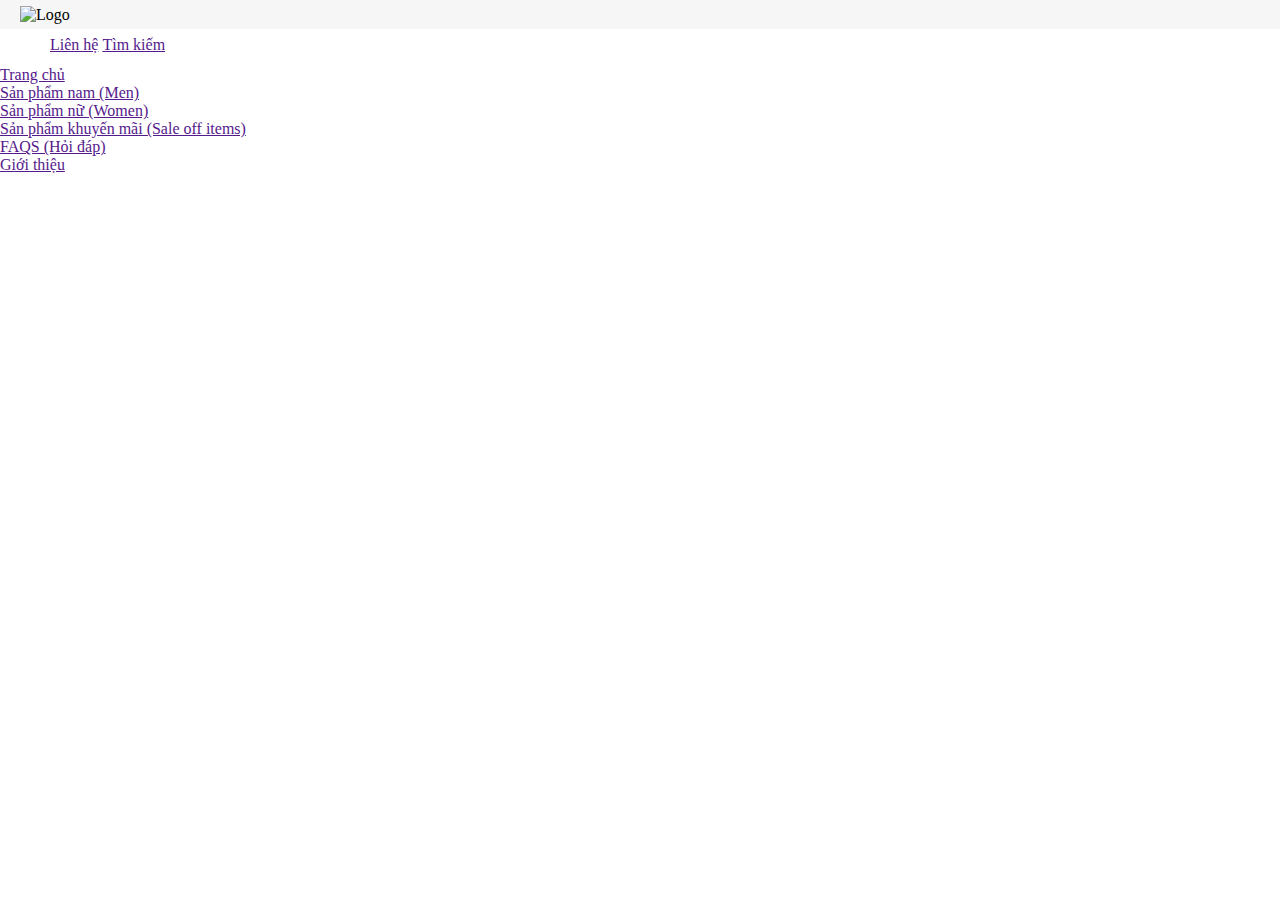
==== index.html @ 342836cd "Merge branch 'main' of https://github.com/Grenbui/PROJECT-WEB-SGU" ====
<!DOCTYPE html>
<html lang="en">
<head>
    <meta charset="UTF-8">
    <meta http-equiv="X-UA-Compatible" content="IE=edge">
    <meta name="viewport" content="width=device-width, initial-scale=1.0">
    <meta charset="utf-8">
    <title>
		Pour Homme - Shoes &amp; Leather. Prestigious Leather Brand in Sai Gon.
	</title>
    
    <!-- FAVICON -->
    <link rel="shortcut icon" type="image/png" href="./Image/favicon.webp">

    <!-- ICON -->
    <link rel="stylesheet" href="./Font/fontawesome-free-6.2.0-web/css/all.css">
    

    <!-- CSS -->
    <link rel="stylesheet" href="./CSS/header.css">

    <!-- BOOSTRAP -->
    <link rel="stylesheet" href="./Framework/bootstrap-4.0.0-dist/css/bootstrap-grid.css">
<body>
    <div id="main">
        <div id="header">
            <div class="header-top container-fluid px-0">
                <div class="row">
                    <div class="header-top-navbar">
                        <div class="header-top-navbar-img col-6 mx-0">
                            <img src="./Image/logo.webp" alt="Logo" class="image">
                        </div>
                        
                            <ul class="header-top-navbar-right-list">
                                <li class="header-top-navbar-item">
                                    <a href="" class="header-top-navbar-link">Liên hệ</a>
                                </li>
                                <li class="header-top-navbar-item">
                                    <a href="" class="header-top-navbar-link">Tìm kiếm
                                        <i class="fa-solid fa-magnifying-glass"></i>
                                    </a>
                                </li>
                                <li class="header-top-navbar-item">
                                    <a href="" class="header-top-navbar-link">
                                        <i class="fa-solid fa-user"></i>
                                    </a>
                                </li>
                                <li class="header-top-navbar-item">
                                    <a href="" class="header-top-navbar-link">
                                        <i class="fa-solid fa-cart-shopping"></i>
                                    </a>
                                </li>
                            </ul>
                       
                    </div>
                    
                </div>
            
            </div>
            <div class="header-under-navbar">
                <ul class="header-under-navbar-list">
                    <li class="header-under-navbar-item">
                        <a href="" class="header-under-navbar-link">Trang chủ</a>
                    </li>
                    <li class="header-under-navbar-item">
                        <a href="" class="header-under-navbar-link">Sản phẩm nam (Men)</a>
                    </li>
                    <li class="header-under-navbar-item">
                        <a href="" class="header-under-navbar-link">Sản phẩm nữ (Women)</a>
                    </li>
                    <li class="header-under-navbar-item">
                        <a href="" class="header-under-navbar-link">Sản phẩm khuyến mãi (Sale off items)</a>
                    </li>
                    <li class="header-under-navbar-item">
                        <a href="" class="header-under-navbar-link">FAQS (Hỏi đáp)</a>
                    </li>
                    <li class="header-under-navbar-item">
                        <a href="" class="header-under-navbar-link">Giới thiệu</a>
                    </li>
                </ul>
            </div>
        </div>
    </div>
</body>
</html>
---- CSS/header.css ----
*{
    margin: 0;
    padding: 0;
    box-sizing: border-box;
}

#header .header-top{
    padding: 5px 20px;
    background-color: #f6f6f6;
}
.header-top-navbar{
    display: ;
}
.image{
    max-width: 100%;
    vertical-align: middle;
}
.header-top-navbar-right{
    width: 100%;
}
.header-top-navbar-right-list{
    margin: 12px 0;
    box-sizing: border-box;
    float: left;
    min-height: 1px;
    padding-left: 30px;
    vertical-align: top;
    width: 100%;
}
.header-top-navbar-right-list .header-top-navbar-item{
    display: inline-block;
}
.header-top-navbar-link{
    display: block;
}
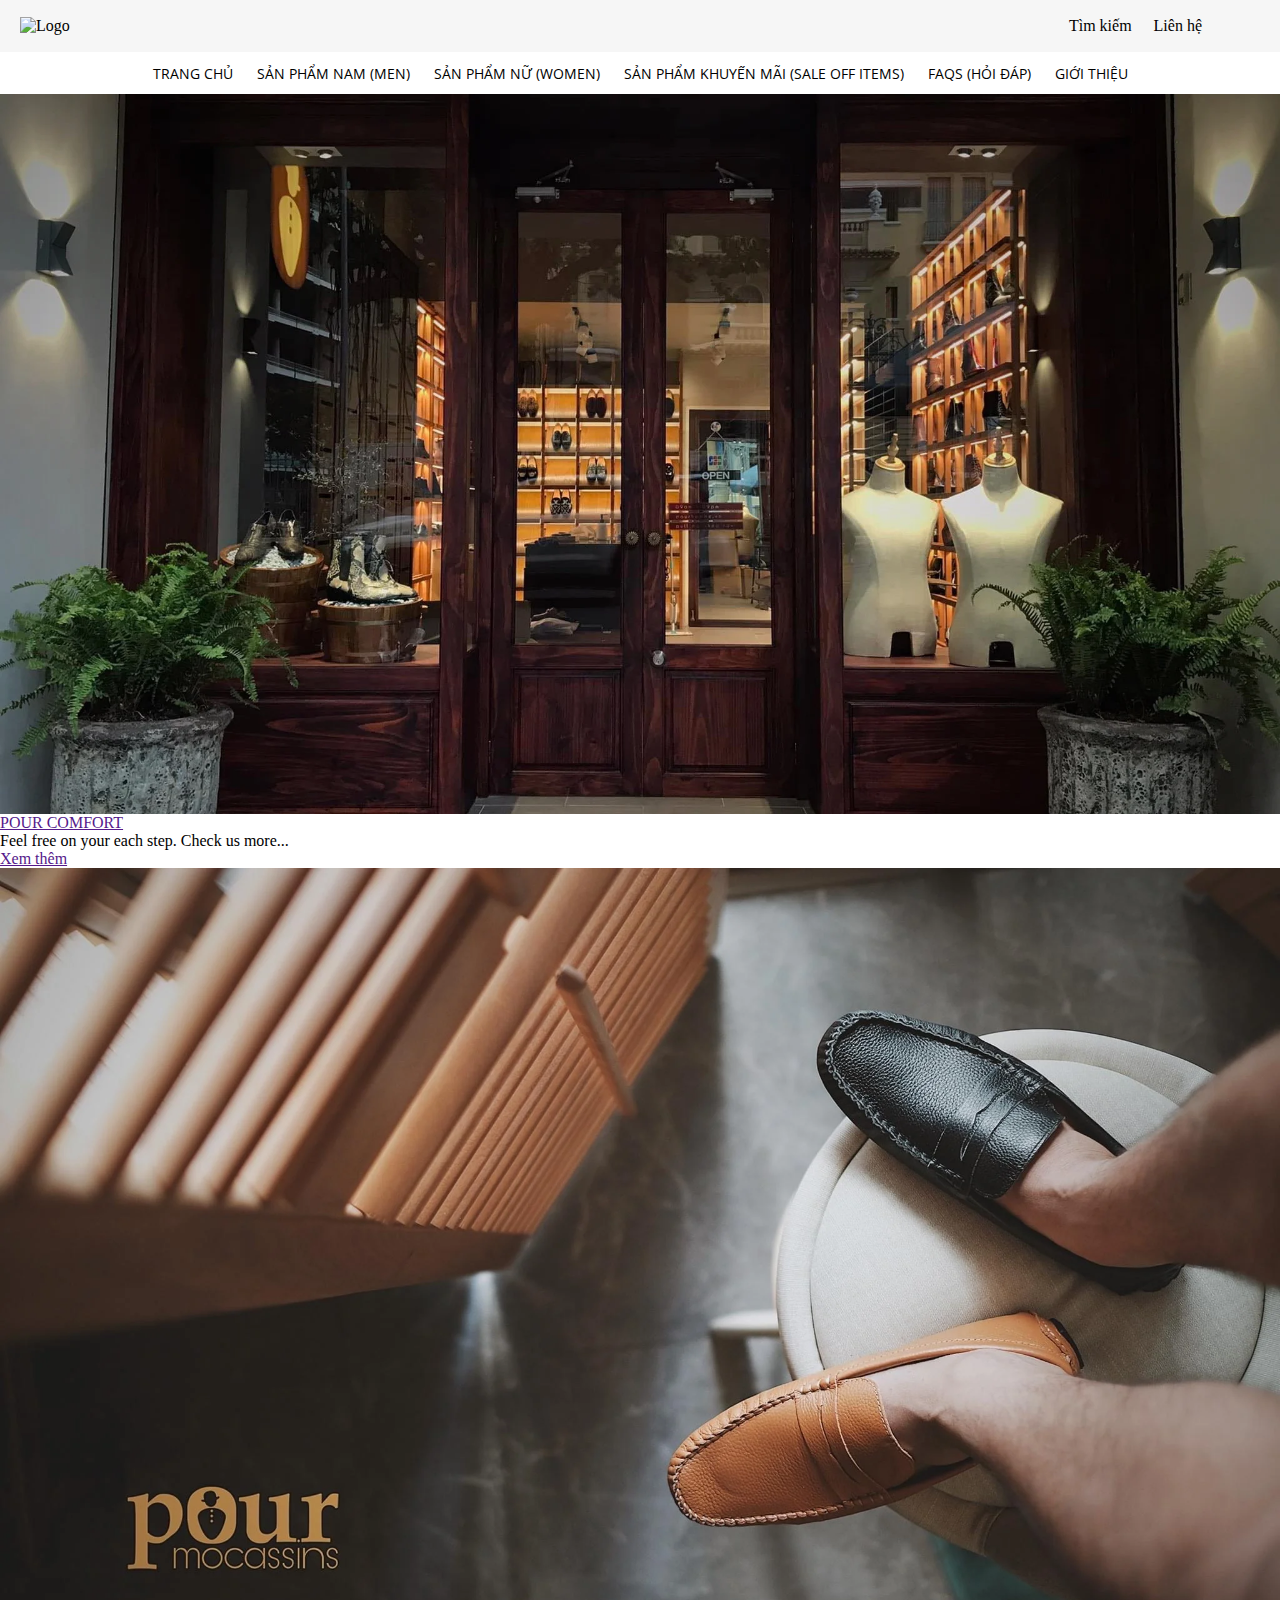
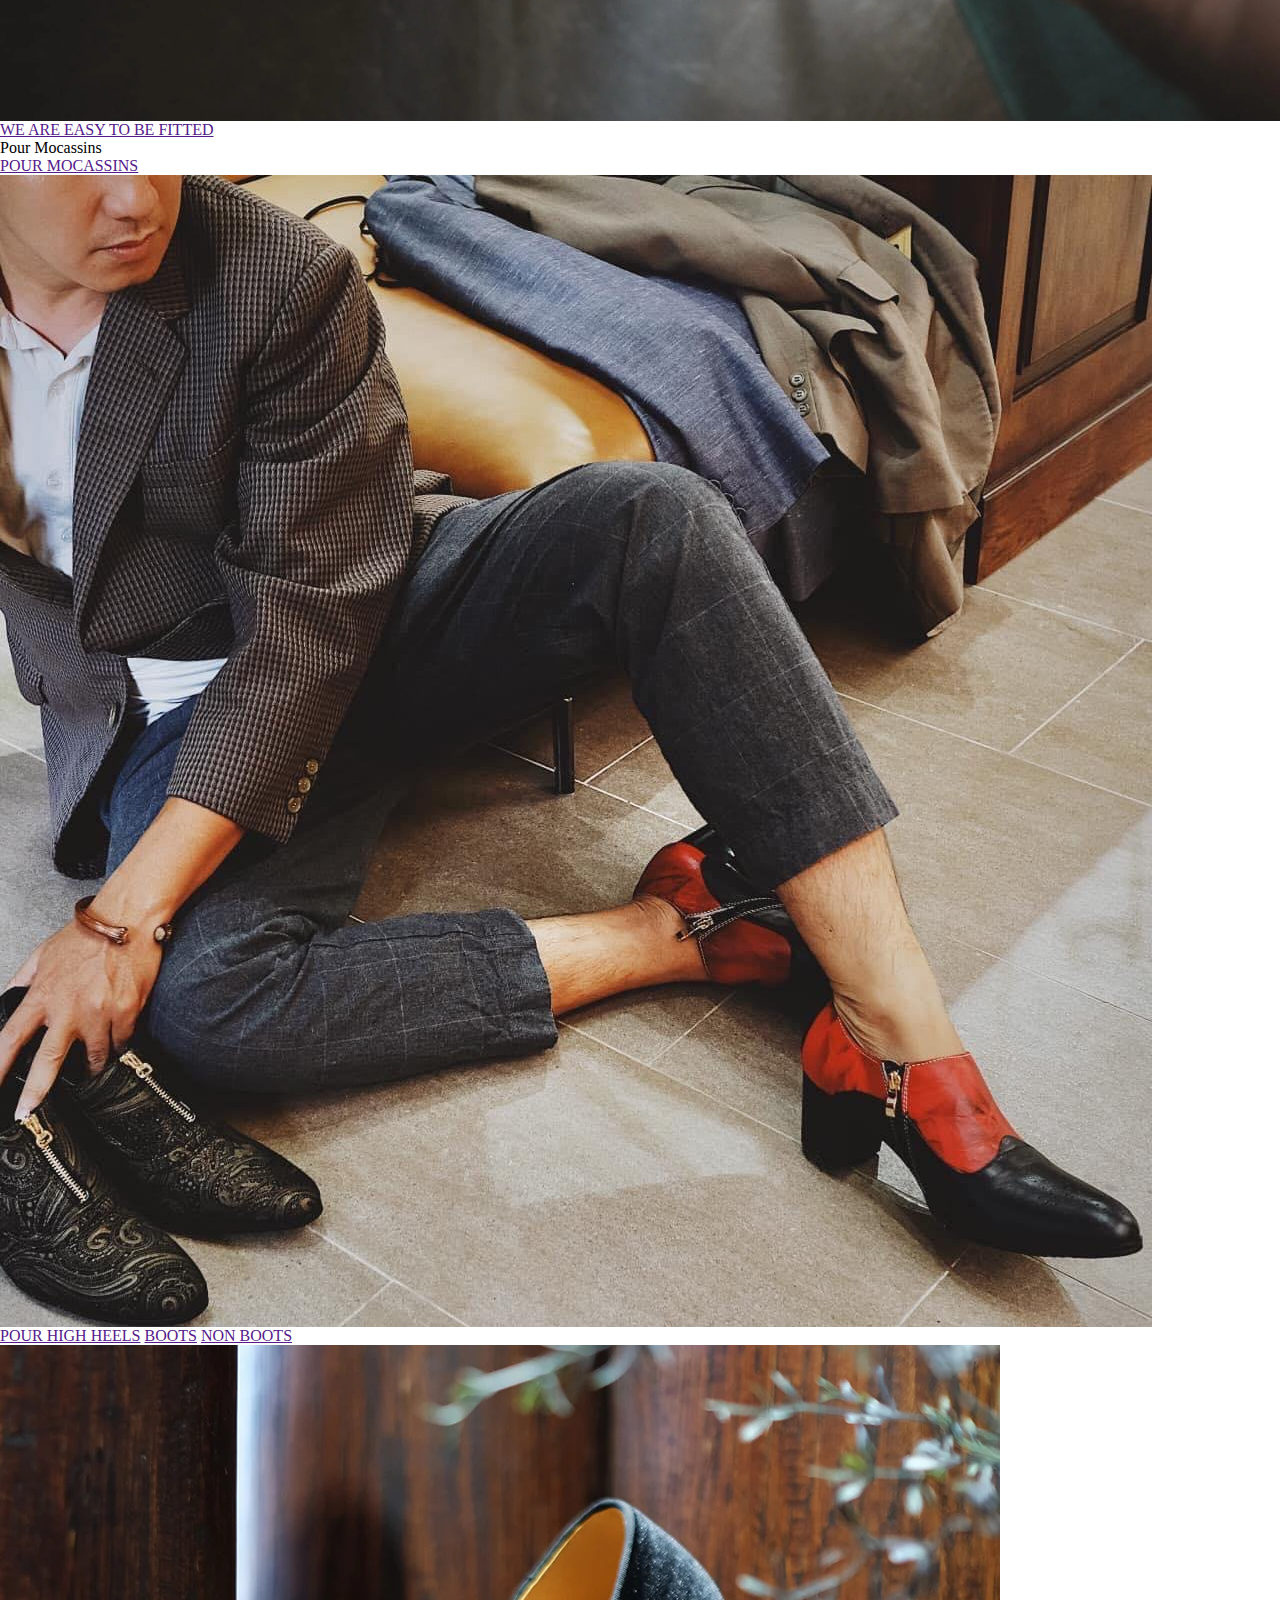
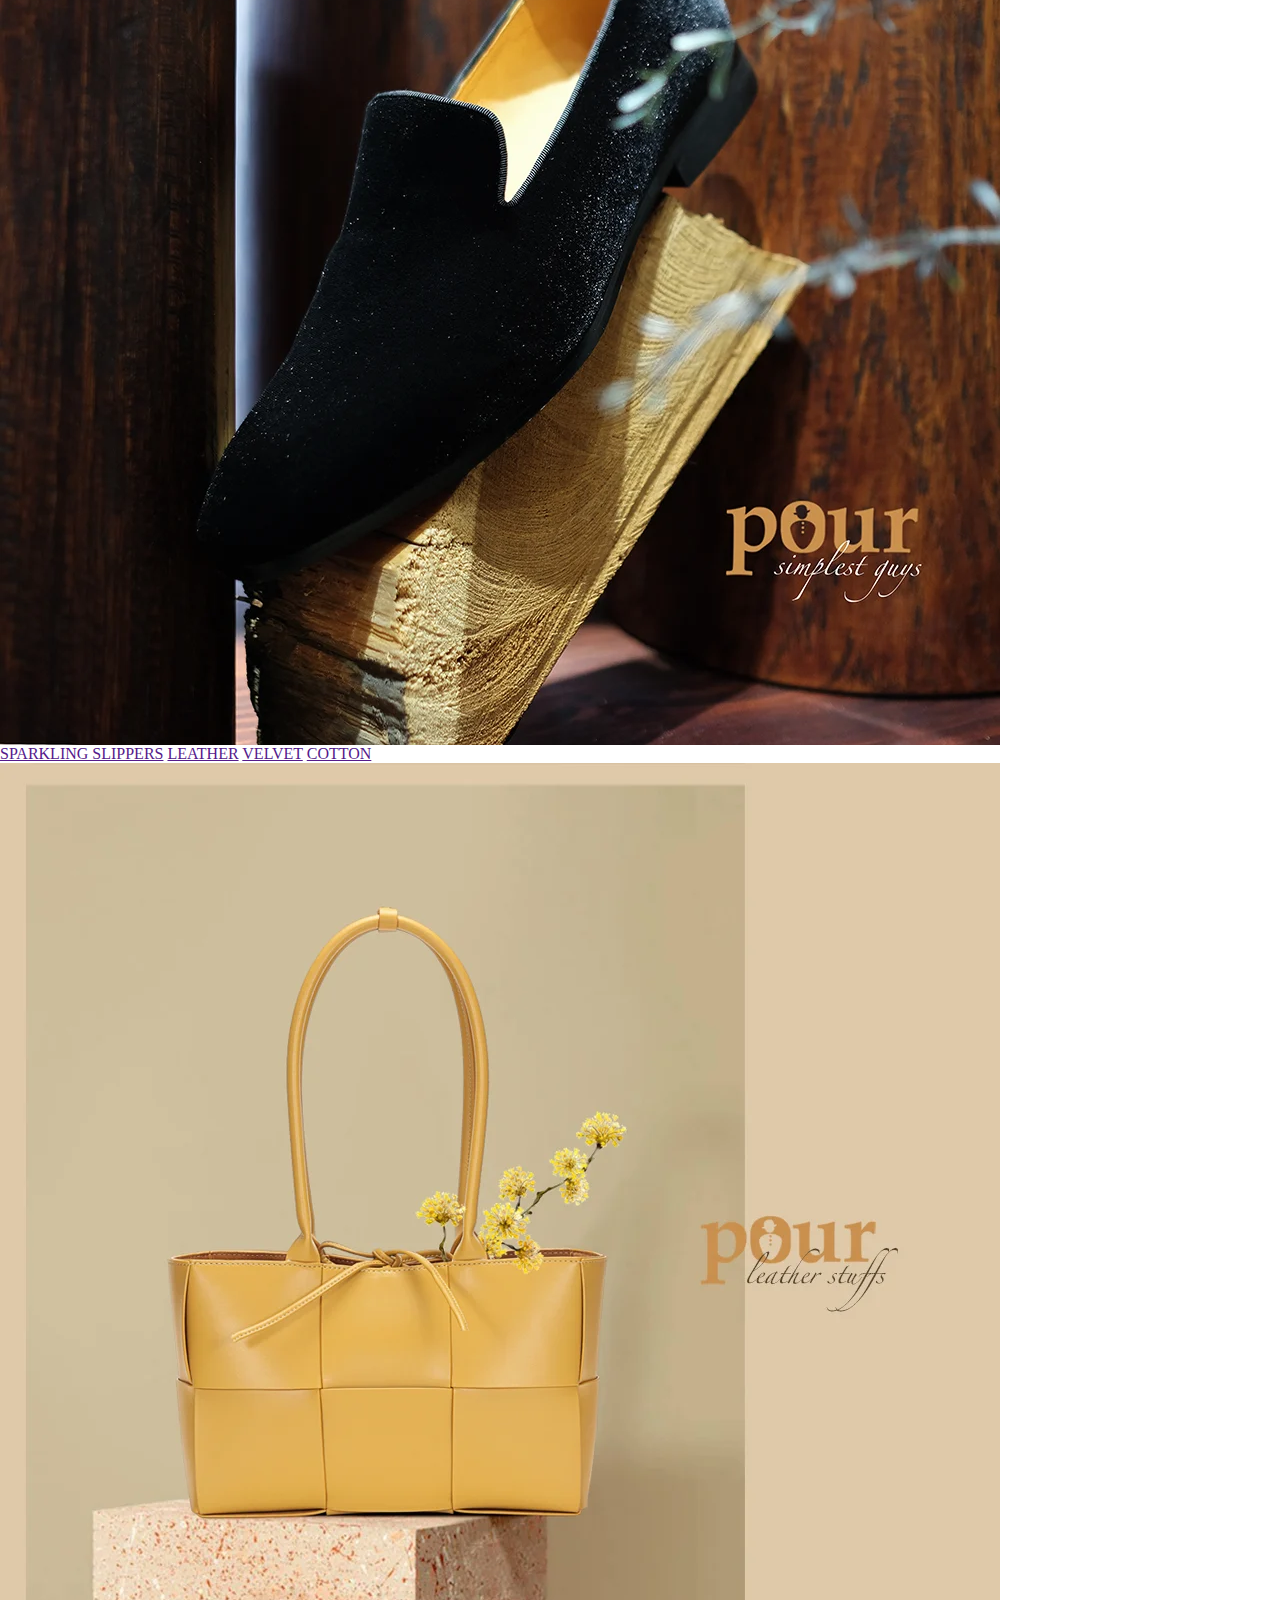
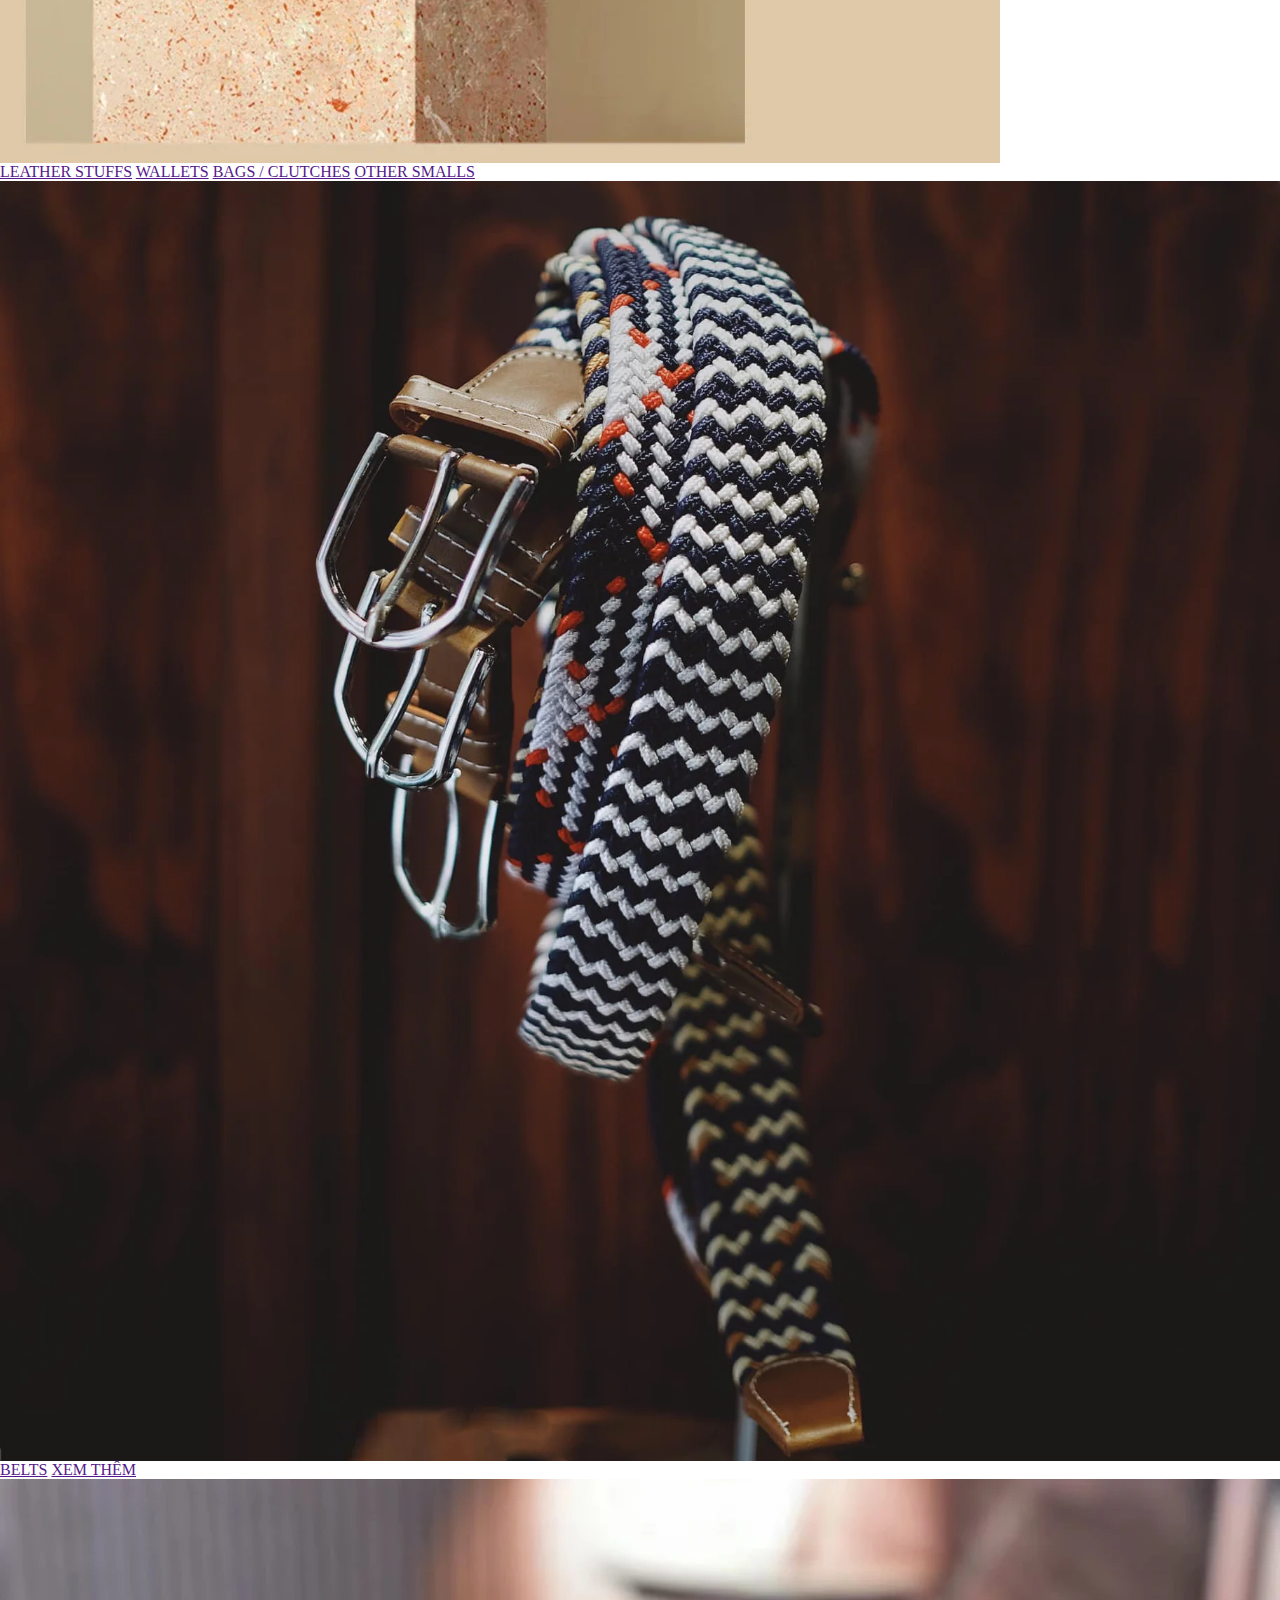
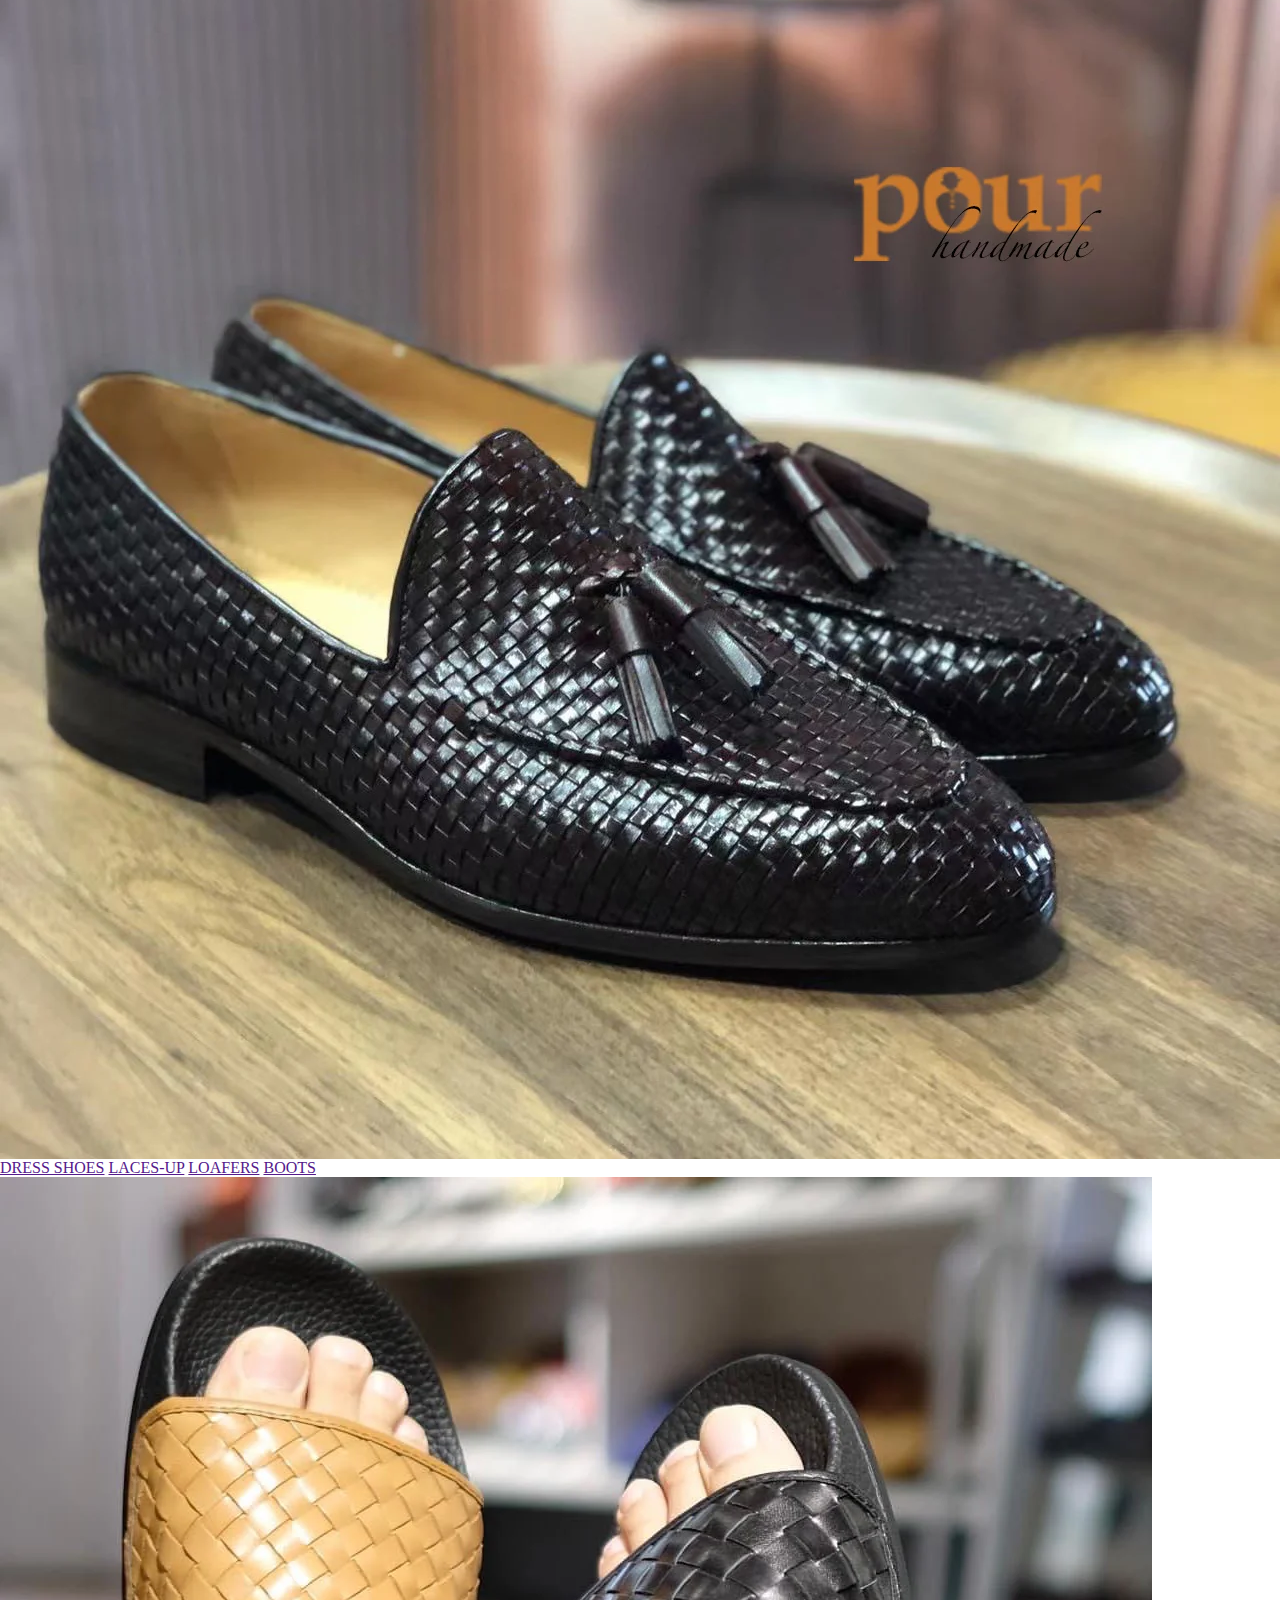
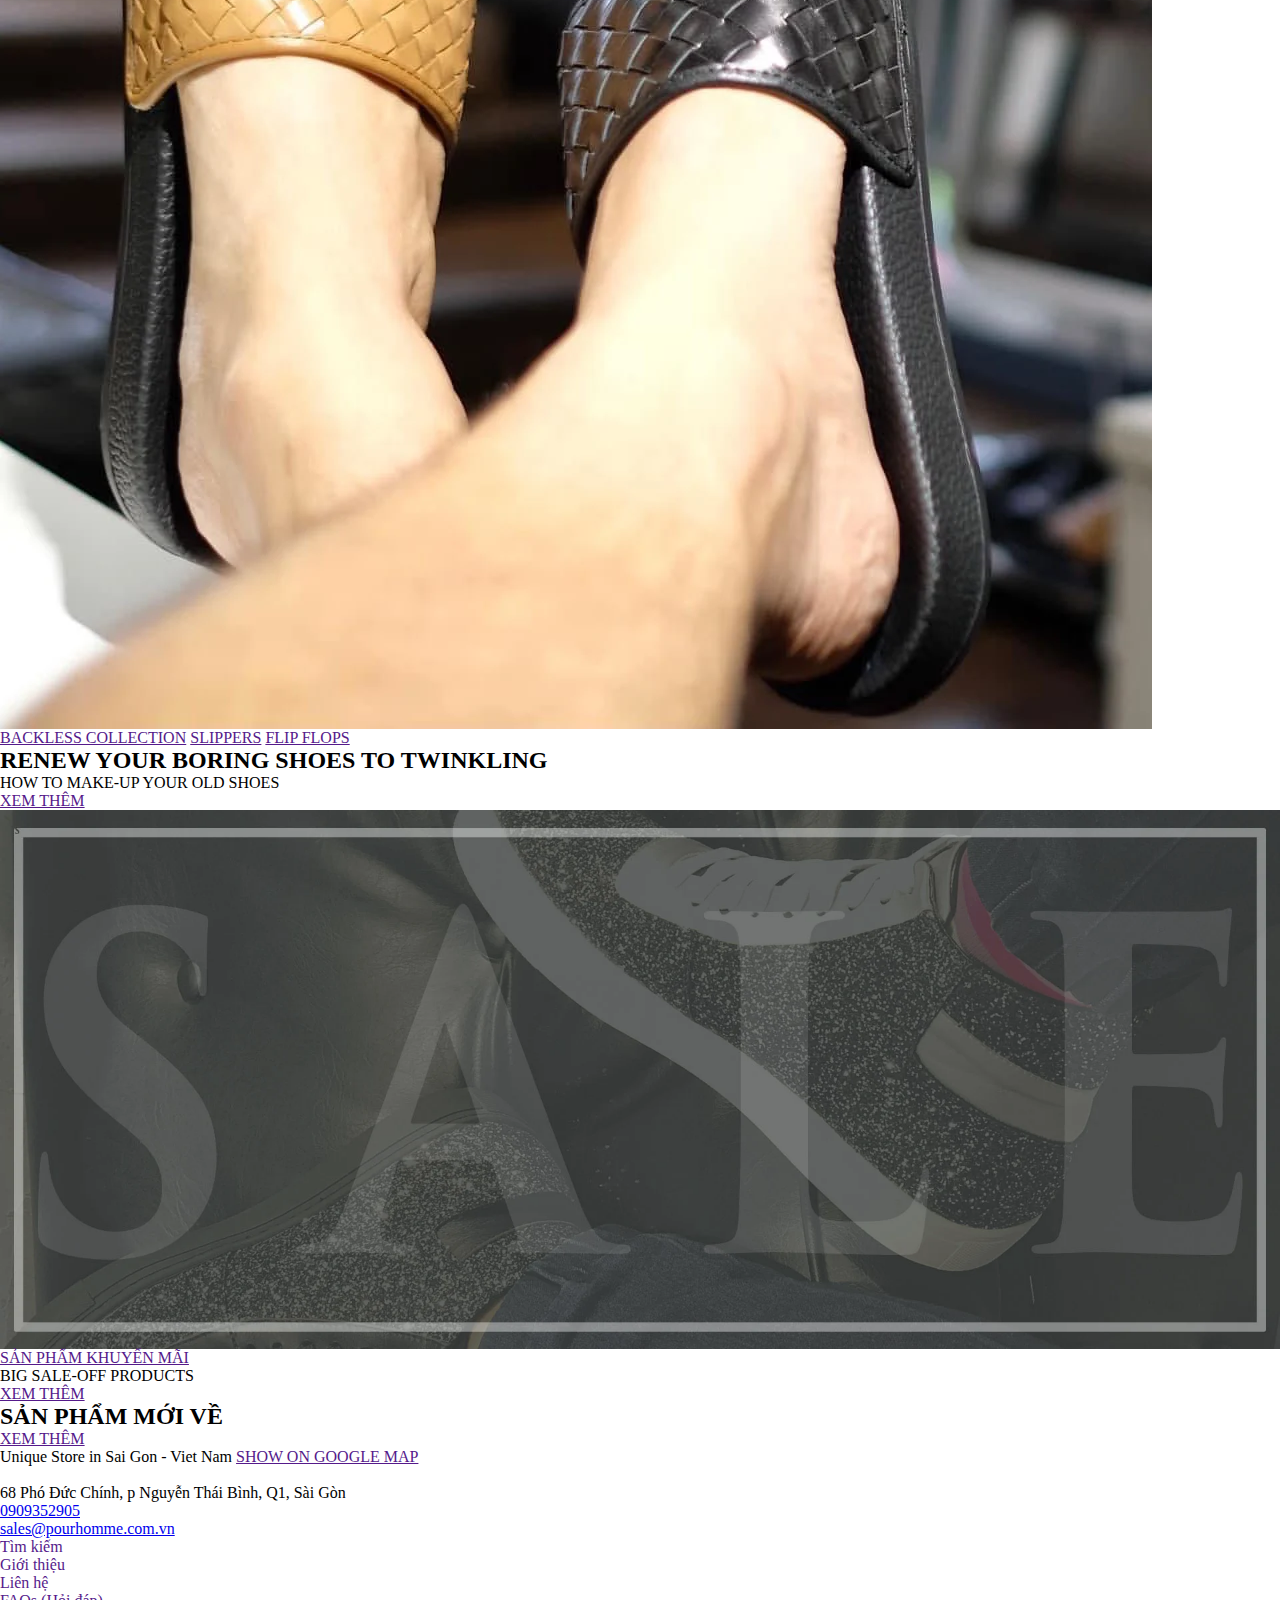
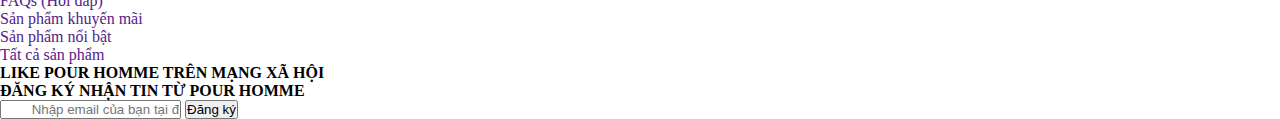
==== commit 5b98f624: "Update index header footer" ====
--- a/index.html
+++ b/index.html
@@ -21,24 +21,34 @@
 
     <!-- BOOSTRAP -->
     <link rel="stylesheet" href="./Framework/bootstrap-4.0.0-dist/css/bootstrap-grid.css">
+
+    <!-- FONT -->
+    <link href="https://fonts.googleapis.com/css2?family=Open+Sans:ital,wght@0,500;0,600;0,700;0,800;1,400;1,500&display=swap" rel="stylesheet">
 <body>
     <div id="main">
         <div id="header">
             <div class="header-top container-fluid px-0">
-                <div class="row">
+                <!-- <div class="row"> -->
                     <div class="header-top-navbar">
-                        <div class="header-top-navbar-img col-6 mx-0">
-                            <img src="./Image/logo.webp" alt="Logo" class="image">
-                        </div>
-                        
+                        <div class="header-top-navbar-img">
+                            <img src="./Image/logo.webp" alt="Logo" class="small-image">
+                        </div>
+                        <div class="header-top-navbar-ul">
                             <ul class="header-top-navbar-right-list">
                                 <li class="header-top-navbar-item">
-                                    <a href="" class="header-top-navbar-link">Liên hệ</a>
+                                    <a href="#" class="header-top-navbar-link  hover-underline-text" id="search-btn">Tìm kiếm
+                                        <i class="fa-solid fa-magnifying-glass"></i>
+                                    </a>
+                                    <!-- <div id="search-block">
+                                        <form>
+                                          <input type="text" placeholder="Nhập từ khóa tìm kiếm">
+                                          <button type="submit">Tìm kiếm</button>
+                                        </form>
+                                    </div> -->
+                                    
                                 </li>
                                 <li class="header-top-navbar-item">
-                                    <a href="" class="header-top-navbar-link">Tìm kiếm
-                                        <i class="fa-solid fa-magnifying-glass"></i>
-                                    </a>
+                                    <a href="" class="header-top-navbar-link hover-underline-text">Liên hệ</a>
                                 </li>
                                 <li class="header-top-navbar-item">
                                     <a href="" class="header-top-navbar-link">
@@ -51,35 +61,367 @@
                                     </a>
                                 </li>
                             </ul>
+                        </div>
                        
                     </div>
                     
-                </div>
+                <!-- </div> -->
             
             </div>
             <div class="header-under-navbar">
                 <ul class="header-under-navbar-list">
                     <li class="header-under-navbar-item">
-                        <a href="" class="header-under-navbar-link">Trang chủ</a>
-                    </li>
-                    <li class="header-under-navbar-item">
-                        <a href="" class="header-under-navbar-link">Sản phẩm nam (Men)</a>
-                    </li>
-                    <li class="header-under-navbar-item">
-                        <a href="" class="header-under-navbar-link">Sản phẩm nữ (Women)</a>
-                    </li>
-                    <li class="header-under-navbar-item">
-                        <a href="" class="header-under-navbar-link">Sản phẩm khuyến mãi (Sale off items)</a>
-                    </li>
-                    <li class="header-under-navbar-item">
-                        <a href="" class="header-under-navbar-link">FAQS (Hỏi đáp)</a>
-                    </li>
-                    <li class="header-under-navbar-item">
-                        <a href="" class="header-under-navbar-link">Giới thiệu</a>
+                        <a href="" class="header-under-navbar-link hover-underline-text">Trang chủ</a>
+                    </li>
+                    <li class="header-under-navbar-item">
+                        <a href="" class="header-under-navbar-link hover-underline-text">Sản phẩm nam (Men) 
+                            <i class="fa-solid fa-angle-down"></i>
+                        </a>
+                        <ul class="subnav-dropdown-menu">
+                            <li class="subnav-item">
+                                <a href="" class="subnav-item-link">Footwears (Giày/ dép)</a>
+                            </li>
+                            <li class="subnav-item">
+                                <a href="" class="subnav-item-link">Belts (Thắt lưng)</a>
+                            </li>
+                            <li class="subnav-item">
+                                <a href="" class="subnav-item-link">Bags/Clutches/Backpack (Túi/ Ba lô)</a>
+                            </li>
+                            <li class="subnav-item">
+                                <a href="" class="subnav-item-link">Small leather stuff (Ví/ Phụ kiện)</a>
+                            </li>
+                        </ul>
+                    </li>
+                    <li class="header-under-navbar-item">
+                        <a href="" class="header-under-navbar-link hover-underline-text">Sản phẩm nữ (Women)
+                            <i class="fa-solid fa-angle-down"></i>
+                        </a>
+                        <ul class="subnav-dropdown-menu">
+                            <li class="subnav-item">
+                                <a href="" class="subnav-item-link">Footwears (Giày/ dép)</a>
+                            </li>
+                            <li class="subnav-item">
+                                <a href="" class="subnav-item-link">Belts (Thắt lưng)</a>
+                            </li>
+                            <li class="subnav-item">
+                                <a href="" class="subnav-item-link">Bags/Clutches/Backpack (Túi/ Ba lô)</a>
+                            </li>
+                            <li class="subnav-item">
+                                <a href="" class="subnav-item-link">Small leather stuff (Ví/ Phụ kiện)</a>
+                            </li>
+                        </ul>
+                    </li>
+                    <li class="header-under-navbar-item">
+                        <a href="" class="header-under-navbar-link hover-underline-text">Sản phẩm khuyến mãi (Sale off items)</a>
+                    </li>
+                    <li class="header-under-navbar-item">
+                        <a href="" class="header-under-navbar-link hover-underline-text">FAQS (Hỏi đáp)</a>
+                    </li>
+                    <li class="header-under-navbar-item">
+                        <a href="" class="header-under-navbar-link hover-underline-text">Giới thiệu</a>
                     </li>
                 </ul>
             </div>
         </div>
+        <div id="home-main-slider">
+            <div id="main-slider">
+                <div class="owl-wrapper-outer">
+                    <div class="owl-wrapper">
+                        <div class="owl-item">
+                            <div class="item">
+                                <div class="main-slider-item">
+                                    <a href="" class="main-slider-link">
+                                        <img src="./Image/slideshow_1.webp" alt="Slider" class="image">
+                                    </a>
+                                    <div class="collection-info clear-fix">
+                                        <a href="" class="collection-title">POUR COMFORT</a>
+                                        <div class="collect-description">
+                                            Feel free on your each step. Check us more... 
+                                        </div>
+                                        <a href="" class="btn-more-white">Xem thêm</a>
+                                    </div>
+                                </div>
+                            </div>
+                        </div>
+                    </div>
+                </div>
+            </div>
+        </div>
+        <div id="pageContainer">
+            <main class="main-content" role="main">
+                <section class="homebanner1">
+                    <div class="home-collection-wrapper">
+                        <a href="" class="home-collection-link">
+                            <img src="./Image/banner_top_img.webp" alt="" class="image">
+                        </a>
+                        <div class="collection-info clear-fix">
+                            <a href="" class="collection-title">WE ARE EASY TO BE FITTED</a>
+                                        <div class="collect-description">
+                                            Pour Mocassins
+                                        </div>
+                                        <a href="" class="btn-more-white">POUR MOCASSINS</a>
+                        </div>
+                    </div>
+                </section>
+            </main>
+        </div>
+        <div id="home-collection-list">
+            <div class="container">
+                <div class="row">
+                    <div class="col-md-6">
+                        <div class="collection-item">
+                            <a href="" class="collection-img">
+                                <img src="./Image/hc_img_1.png" alt="" class="image">
+                                <div class="overlay"></div>
+                            </a>
+                            <div class="collection-info">
+                                <a href="" class="collection-title">POUR HIGH HEELS</a>
+                                <a href="" class="btn-more-white">BOOTS</a>
+                                <a href="" class="btn-more-white">NON BOOTS</a>
+
+                            </div>
+                        </div>
+                    </div>
+                    <div class="col-md-6">
+                        <div class="collection-item">
+                            <a href="" class="collection-img">
+                                <img src="./Image/hc_img_2.webp" alt="" class="image">
+                                <div class="overlay"></div>
+                            </a>
+                            <div class="collection-info">
+                                <a href="" class="collection-title">SPARKLING SLIPPERS</a>
+                                <a href="" class="btn-more-white">LEATHER</a>
+                                <a href="" class="btn-more-white">VELVET</a>
+                                <a href="" class="btn-more-white">COTTON</a>
+
+
+                            </div>
+                        </div>
+                    </div>
+                </div>
+                <div class="row">
+                    <div class="col-md-6">
+                        <div class="collection-item">
+                            <a href="" class="collection-img">
+                                <img src="./Image/hc_img_3.webp" alt="" class="image">
+                                <div class="overlay"></div>
+                            </a>
+                            <div class="collection-info">
+                                <a href="" class="collection-title">LEATHER STUFFS</a>
+                                <a href="" class="btn-more-white">WALLETS</a>
+                                <a href="" class="btn-more-white">BAGS / CLUTCHES</a>
+                                <a href="" class="btn-more-white">OTHER SMALLS</a>
+
+
+                            </div>
+                        </div>
+                    </div>
+                    <div class="col-md-6">
+                        <div class="collection-item">
+                            <a href="" class="collection-img">
+                                <img src="./Image/hc_img_4.webp" alt="" class="image">
+                                <div class="overlay"></div>
+                            </a>
+                            <div class="collection-info">
+                                <a href="" class="collection-title">BELTS</a>
+                                <a href="" class="btn-more-white">XEM THÊM</a>
+                                
+                            </div>
+                        </div>
+                    </div>
+                </div>
+                <div class="row">
+                    <div class="col-md-6">
+                        <div class="collection-item">
+                            <a href="" class="collection-img">
+                                <img src="./Image/hc_img_5.webp" alt="" class="image">
+                                <div class="overlay"></div>
+                            </a>
+                            <div class="collection-info">
+                                <a href="" class="collection-title">DRESS SHOES</a>
+                                <a href="" class="btn-more-white">LACES-UP</a>
+                                <a href="" class="btn-more-white">LOAFERS</a>
+                                <a href="" class="btn-more-white">BOOTS</a>
+
+
+                            </div>
+                        </div>
+                    </div>
+                    <div class="col-md-6">
+                        <div class="collection-item">
+                            <a href="" class="collection-img">
+                                <img src="./Image/hc_img_6.webp" alt="" class="image">
+                                <div class="overlay"></div>
+                            </a>
+                            <div class="collection-info">
+                                <a href="" class="collection-title">BACKLESS COLLECTION</a>
+                                <a href="" class="btn-more-white">SLIPPERS</a>
+                                <a href="" class="btn-more-white">FLIP FLOPS</a>
+
+                                
+                            </div>
+                        </div>
+                    </div>
+                </div>
+            </div>
+        </div>
+        <div id="home-gallery">
+            <div class="container">
+                <div class="hg-info">
+                    <h2 class="hg-title">RENEW YOUR BORING SHOES TO TWINKLING</h2>
+                    <div class="hg-description">
+                        HOW TO MAKE-UP YOUR OLD SHOES
+                    </div>
+                </div>
+                <div class="hg-content">
+                    <a href="" id="hgModalYoutube" class="open-youtube">
+                        <i class="fa-regular fa-circle-play"></i>
+                    </a>
+                </div>
+                <div class="hg-more">
+                    <a href="" class="hg-more-link btn-more-black">XEM THÊM</a>
+                </div>
+            </div>
+        </div>
+        <section id="homebanner2">
+            <div class="home-collection-wrapper">
+                <a href="" class="home-collection-link">
+                    <img src="./Image/banner_bottom_img.webp" alt="" class="image">
+                    <div class="overlay"></div>
+                </a>
+                <div class="collection-info">
+                    <a href="" class="collection-title">SẢN PHẨM KHUYẾN MÃI</a>
+                    <div class="collection-description">
+                        BIG SALE-OFF PRODUCTS
+                    </div>
+                    <a href="" class="btn-more-white">XEM THÊM</a>
+                </div>
+            </div>
+        </section>
+        <section id="home-new-arrival">
+            <h2 class="section-title">SẢN PHẨM MỚI VỀ</h2>
+            <div id="new-arrivals-slider" class="owl-carousel owl-theme " style="opacity: 0;"></div>
+            <div class="home-new-arrival-text">
+                <a href="" class="collection-more btn-more-black">XEM THÊM</a>
+            </div>
+        </section>
+        <div id="home-map">
+            <div class="overlay">
+                <div class="shop-info">
+                    <span>Unique Store in Sai Gon - Viet Nam</span>
+                    <a href="" class="btn-more-white">SHOW ON GOOGLE MAP</a>
+                </div>
+            </div>
+        </div>
+        <footer>
+            <div class="footer-main">
+                <div class="container-fluid px-0">
+                    <div class="row">
+                        <div class="col-md-8">
+                            <div class="footer-left row">
+                                <div class="col-md-4">
+                                    <div class="footer-info">
+                                        <a href="./index.html" class="footer-logo">
+                                            <img src="./Image/logo.webp" alt="" class="image">
+                                        </a>
+                                        <div class="footer-address">
+                                            <i class="fa-solid fa-house"></i>
+                                            <span>68 Phó Đức Chính, p Nguyễn Thái Bình, Q1, Sài Gòn</span>
+                                        </div>
+                                        <div class="footer-hotline">
+                                            <i class="fa-solid fa-phone"></i>
+                                            <a href="tel:0909352905" class="footer-hotline-link">0909352905</a>
+                                        </div>
+                                        <div class="footer-email">
+                                            <i class="fa-solid fa-envelope"></i>
+                                            <a href="mailto:sales@pourhomme.com.vn" class="footer-email-link">sales@pourhomme.com.vn</a>
+                                        </div>
+                                    </div>
+                                </div>
+                                <div class="col-md-4">
+                                    <div class="footer-menu footer-menu-pd">
+                                        <h3 class="footer-title"></h3>
+                                        <ul class="footer-nav-list">
+                                            <li class="footer-nav-item">
+                                                <a href="" class="footer-nav-link hover-underline-text">Tìm kiếm</a>
+                                            </li>
+                                            <li class="footer-nav-item">
+                                                <a href="" class="footer-nav-link hover-underline-text">Giới thiệu</a>
+                                            </li>
+                                            <li class="footer-nav-item">
+                                                <a href="" class="footer-nav-link hover-underline-text">Liên hệ</a>
+                                            </li>
+                                            <li class="footer-nav-item">
+                                                <a href="" class="footer-nav-link hover-underline-text">FAQs (Hỏi đáp)</a>
+                                            </li>
+                                        </ul>
+                                    </div>
+                                </div>
+                                <div class="col-md-4">
+                                    <div class="footer-menu footer-menu-pd">
+                                        <h3 class="footer-title"></h3>
+                                        <ul class="footer-nav-list">
+                                            <li class="footer-nav-item">
+                                                <a href="" class="footer-nav-link hover-underline-text">Sản phẩm khuyến mãi</a>
+                                            </li>
+                                            <li class="footer-nav-item">
+                                                <a href="" class="footer-nav-link hover-underline-text">Sản phẩm nổi bật</a>
+                                            </li>
+                                            <li class="footer-nav-item">
+                                                <a href="" class="footer-nav-link hover-underline-text">Tất cả sản phẩm</a>
+                                            </li>
+                                        </ul>
+                                    </div>
+                                </div>
+                            </div>
+                        </div>
+                        <div class="col-md-4 footer-right-info">
+                            <h4 class="footer-title">LIKE POUR HOMME TRÊN MẠNG XÃ HỘI</h4>
+                                <div class="footer-social">
+                                    <div class="list-social-network">
+                                        <a href="" class="social-icon">
+                                            <i class="fa-brands fa-facebook-f"></i>
+                                        </a>
+                                        <a href="" class="social-icon">
+                                            <i class="fa-brands fa-instagram"></i>
+                                        </a>
+                                        <a href="" class="social-icon">
+                                            <i class="fa-brands fa-youtube"></i>
+                                        </a>
+                                        <a href="" class="social-icon">
+                                            <i class="fa-brands fa-twitter"></i>
+                                        </a>
+                                        <a href="" class="social-icon">
+                                            <i class="fa-brands fa-pinterest"></i>
+                                        </a>
+
+                                    </div>
+                                </div>
+                            
+                            <div class="footer-subscribe">
+                                <h4 class="footer-title">
+                                    ĐĂNG KÝ NHẬN TIN TỪ POUR HOMME
+                                </h4>
+                                <form accept-charset="UTF-8" action="/account/contact" class="contact-form" method="post">
+                                    <input name="form_type" type="hidden" value="customer">
+                                    <input name="utf8" type="hidden" value="✓">
+                                    <div class="input-group">
+                                        <input type="email" value="" placeholder="	Nhập email của bạn tại đây" name="contact[email]" id="Email" class="input-group-field" aria-label="email@example.com">
+                                        <input type="hidden" name="contact[tags]" value="newsletter">
+                                        <span class="input-group-btn">
+                                            <button class="btn-more-white" type="submit" name="subscribe" id="subscribe" value="GỬI">Đăng ký</button>
+                                        </span>
+                                    </div>
+                                </form>
+                            </div>
+                        </div>
+                    </div>
+                </div>
+            </div>
+        </footer>
     </div>
 </body>
+<script src="./Javascript/searchBtn.js"></script>
+<script src="./Javascript/headerScroll.js"></script>
+
 </html>--- a/CSS/header.css
+++ b/CSS/header.css
@@ -3,17 +3,58 @@
     padding: 0;
     box-sizing: border-box;
 }
+html{
+    
+}
 
+
+.btn-more-white:hover{
+    background-color: #fff;
+    color: #000;
+    transition: all 0.4s ease-in-out;
+}
+.btn-more-black:hover{
+    background-color: #000;
+    color: #fff;
+    transition: all 0.4s ease-in-out;
+
+}
+#header{
+/* position: fixed; */
+  /* top: 0; */
+  left: 0;
+  width: 100%;
+  background-color: #fff;
+  transition: top 1s ease-in-out;
+  z-index: 999;
+}
+.fixed{
+    position: fixed;
+}
+.sticky{
+    top: 0;
+}
+.visible{
+    top: 0;
+}
+.header--hidden{
+    transform: translateY(-100%);
+}
 #header .header-top{
     padding: 5px 20px;
     background-color: #f6f6f6;
 }
 .header-top-navbar{
-    display: ;
+    display: flex;
+    justify-content: space-between;
+    align-items: center;
 }
 .image{
     max-width: 100%;
     vertical-align: middle;
+}
+.small-image{
+     width: 20%;
 }
 .header-top-navbar-right{
     width: 100%;
@@ -29,7 +70,95 @@
 }
 .header-top-navbar-right-list .header-top-navbar-item{
     display: inline-block;
+    padding: 0 4px;
 }
 .header-top-navbar-link{
     display: block;
+    margin-right: 10px;
+    color: #000;
+    text-decoration: none;
+}
+
+.header-under-navbar{
+    background-color: #fff;
+    text-align: center;
+    box-shadow: 1px 1px 1px rgba(0, 0, 0, 0.2);
+} 
+
+.header-under-navbar .header-under-navbar-item{
+    padding: 10px 0px;
+    margin: 0px 10px;
+    display: inline-block;
+    font-family: 'Open Sans', sans-serif;
+    text-transform: uppercase;
+    position: relative;
+}
+.header-under-navbar .header-under-navbar-link{
+    color: #000;
+    text-decoration: none;
+    font-size: 14px;
+}
+.hover-underline-text{
+    text-decoration: none;
+    /* transition: all 0.2s ease-in-out; */
+}
+.hover-underline-text:hover{
+    text-decoration: underline;
+    color: #000;
+    /* animation: slide-in 400ms ease-in-out; */
+}
+
+.header-under-navbar-list .subnav-dropdown-menu{
+    position: absolute;
+    top:100%;
+    left: 0;
+    background-color: #fff;
+    list-style-type: none;
+    box-shadow: 0 0 10px rgba(0, 0, 0, 0.3);
+    min-width: 230px;
+    z-index: 1;
+    display: none;
+    -webkit-transition: all 0.3s ease-in-out;
+	transition: all 0.3s ease-in-out;
+}
+.subnav-dropdown-menu .subnav-item {
+    border-bottom: 1px solid #f1f1f1;
+    padding: 10px 15px;
+    text-align: left;
+}
+.subnav-dropdown-menu .subnav-item .subnav-item-link{
+    text-transform: capitalize;
+    color: #505060;
+    font-size: 14px;
+    font-weight: 500;
+    text-decoration: none !important;
+    
+}
+.header-under-navbar-list .header-under-navbar-item:hover .subnav-dropdown-menu{
+    display: block;
+    opacity: 1;
+	visibility: visible;
+	top: 100%;
+	-webkit-transition: 0.4s;
+	transition: 0.4s;
+    cursor: pointer;
+    animation-name: animationOfDropDownMenu;
+    animation-duration: 0.5s;
+}
+.subnav-dropdown-menu .subnav-item:hover{
+    background-color:#f8f8f8;
+    padding-left: 20px;
+    transition: 0.4s;
+    -webkit-transition: 0.4s;
+    color: #505060;
+}
+@keyframes animationOfDropDownMenu {
+    from{
+        transition: transform 0.6s, opacity 0.6s;
+        transform:translateY(195px) translateX(0%);
+        opacity: 0;
+    }to{
+        transform:translateY(0%);
+        opacity: 1;
+    }
 }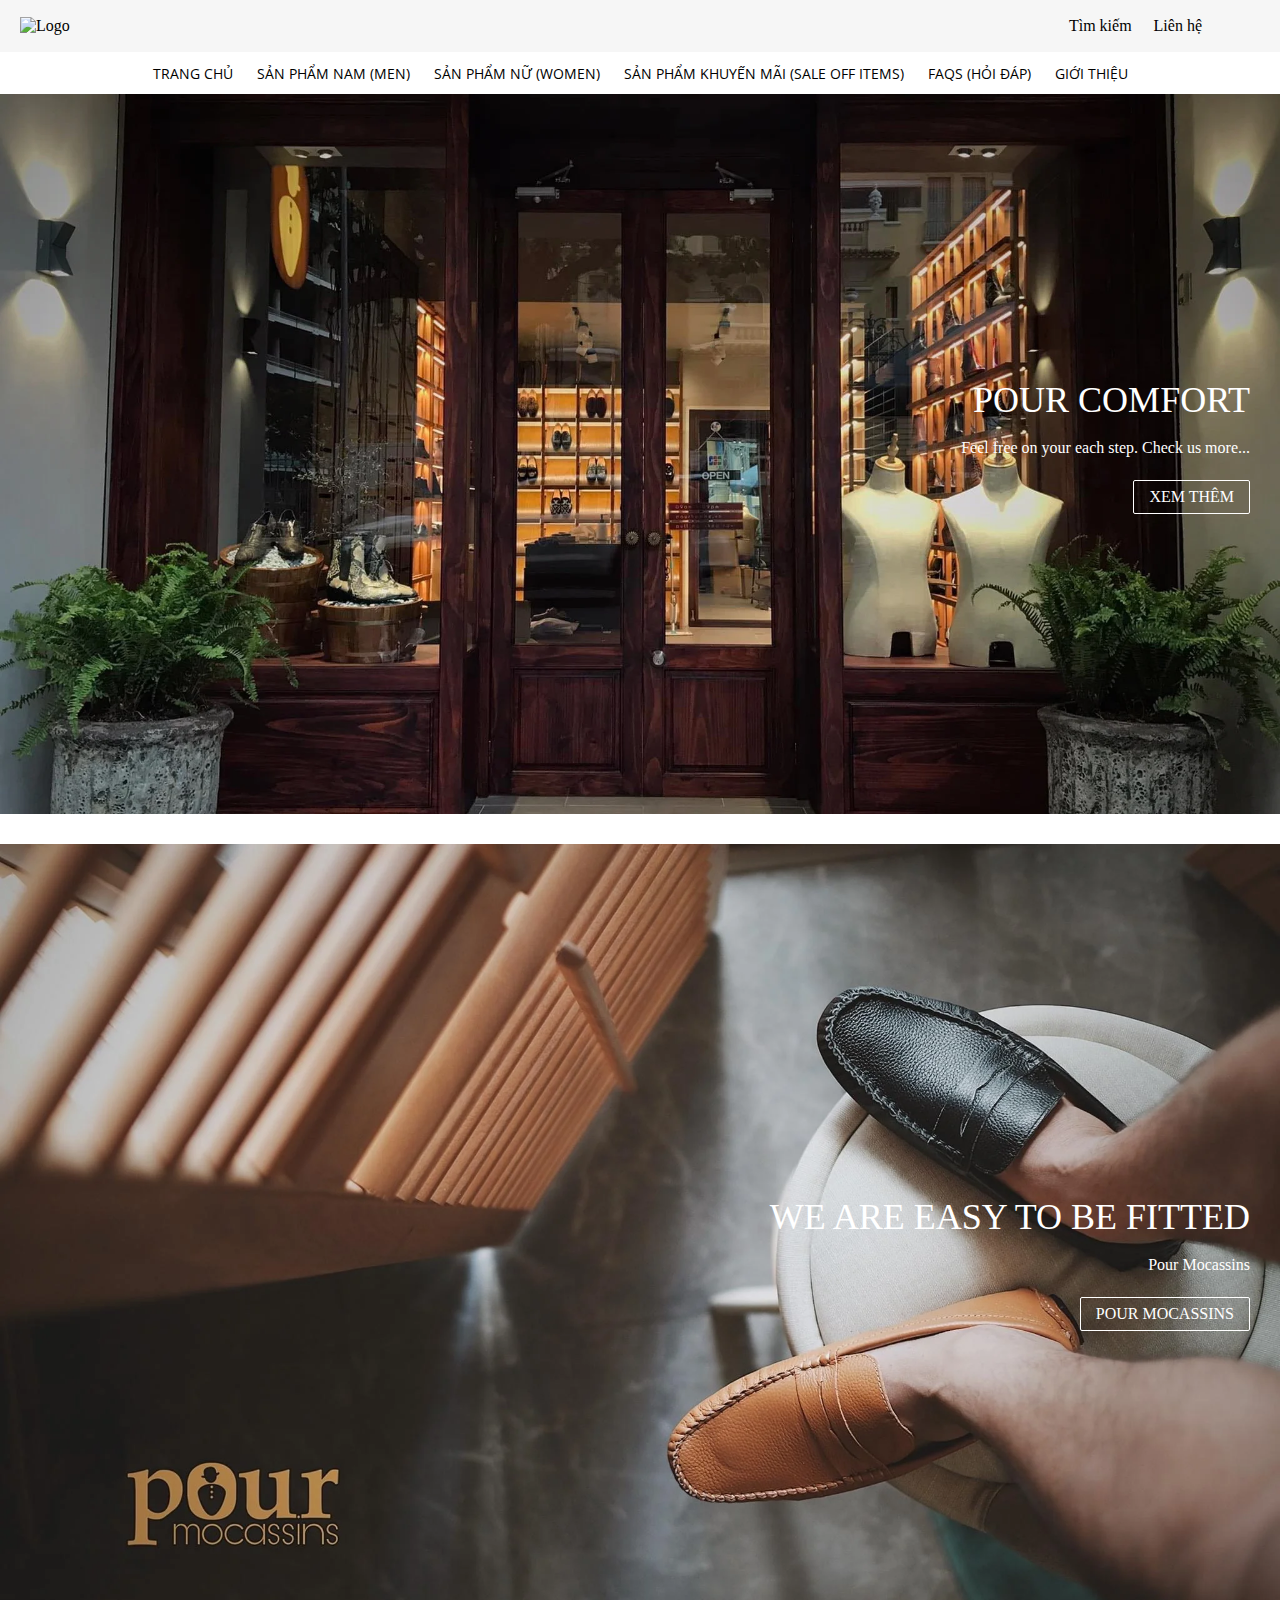
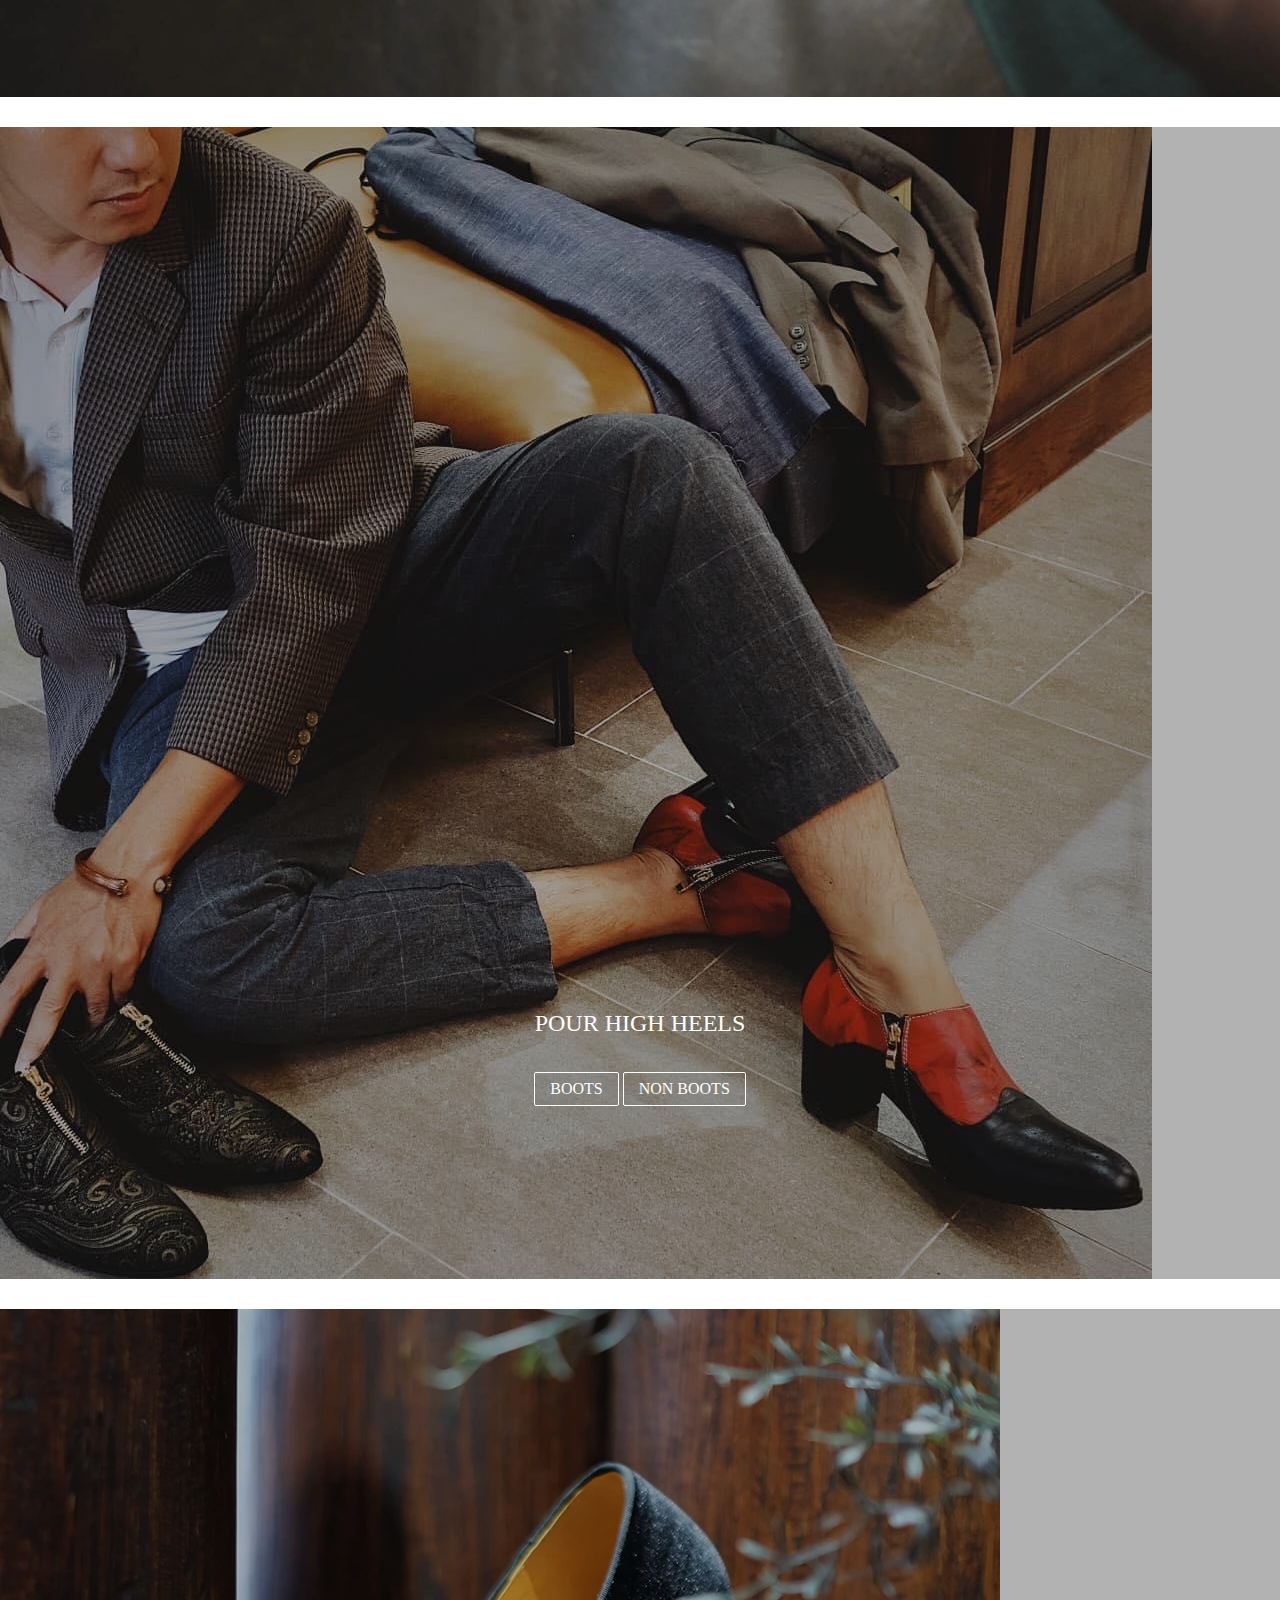
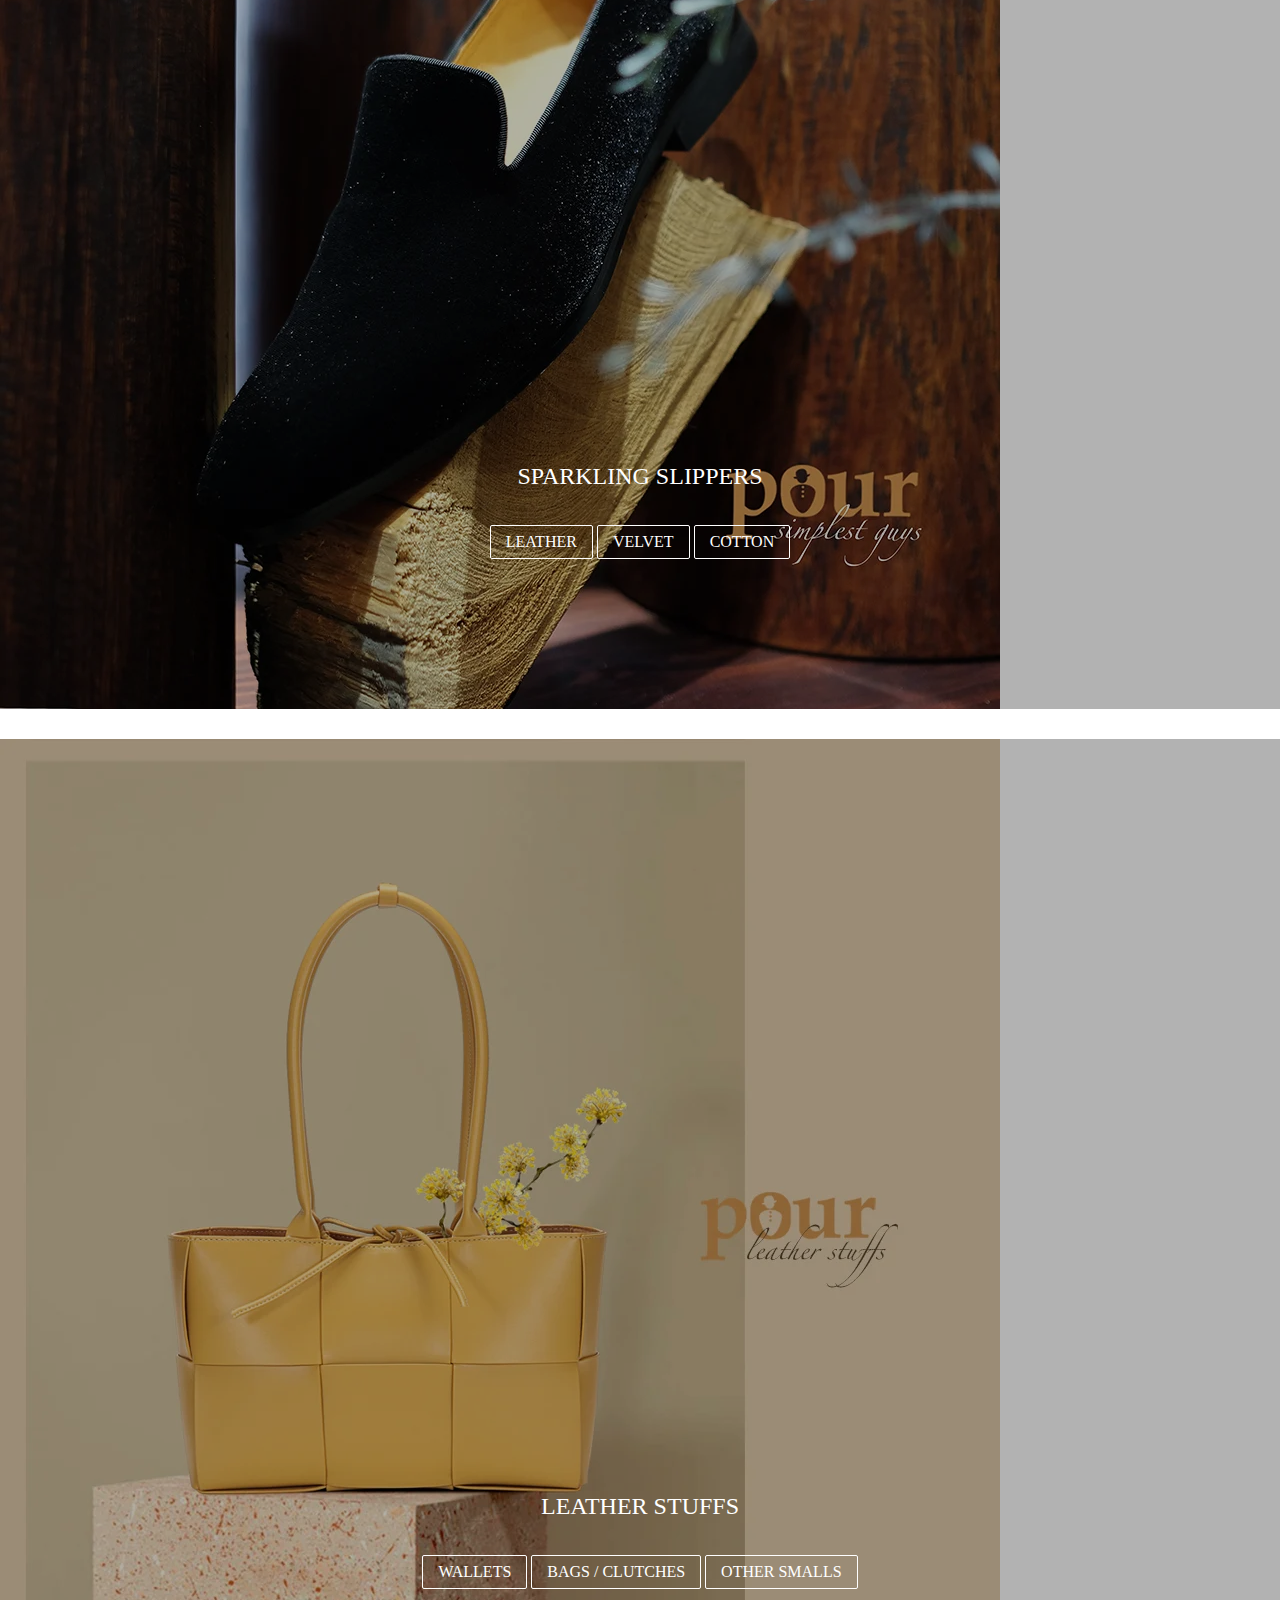
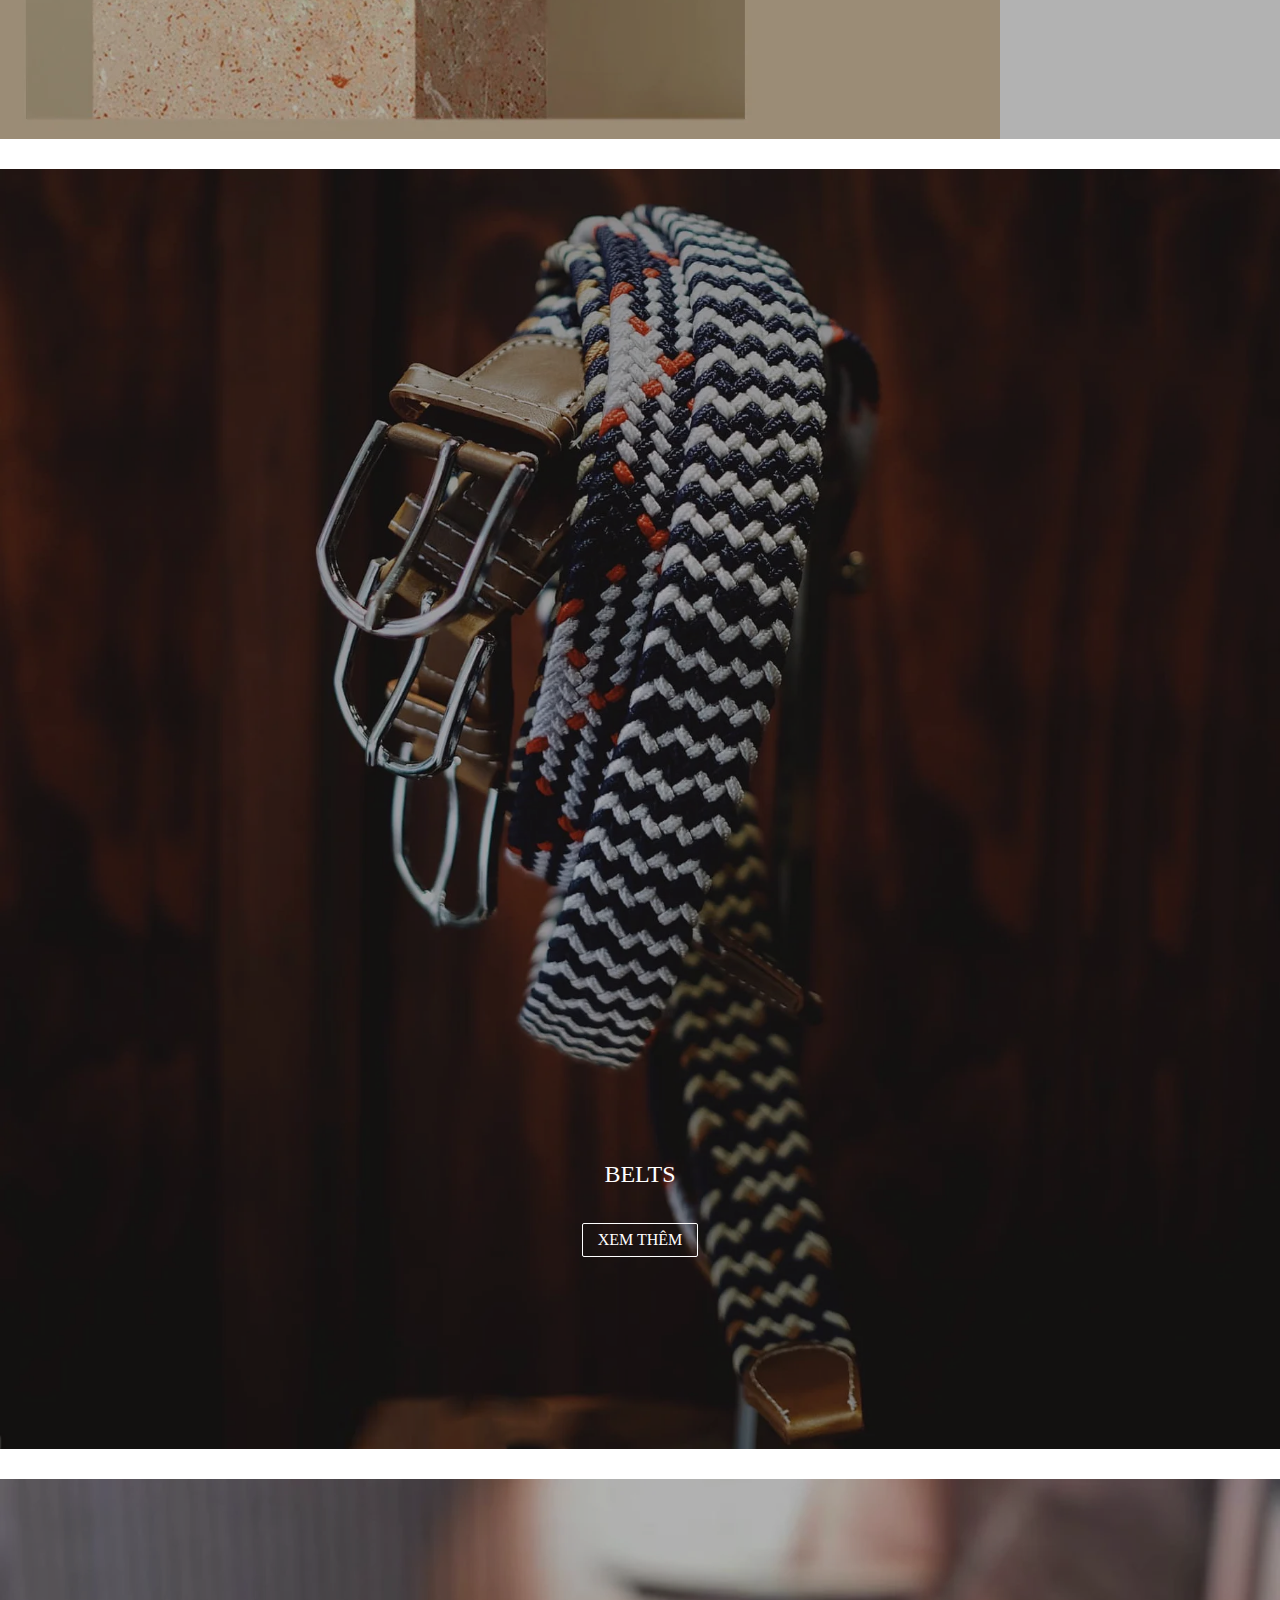
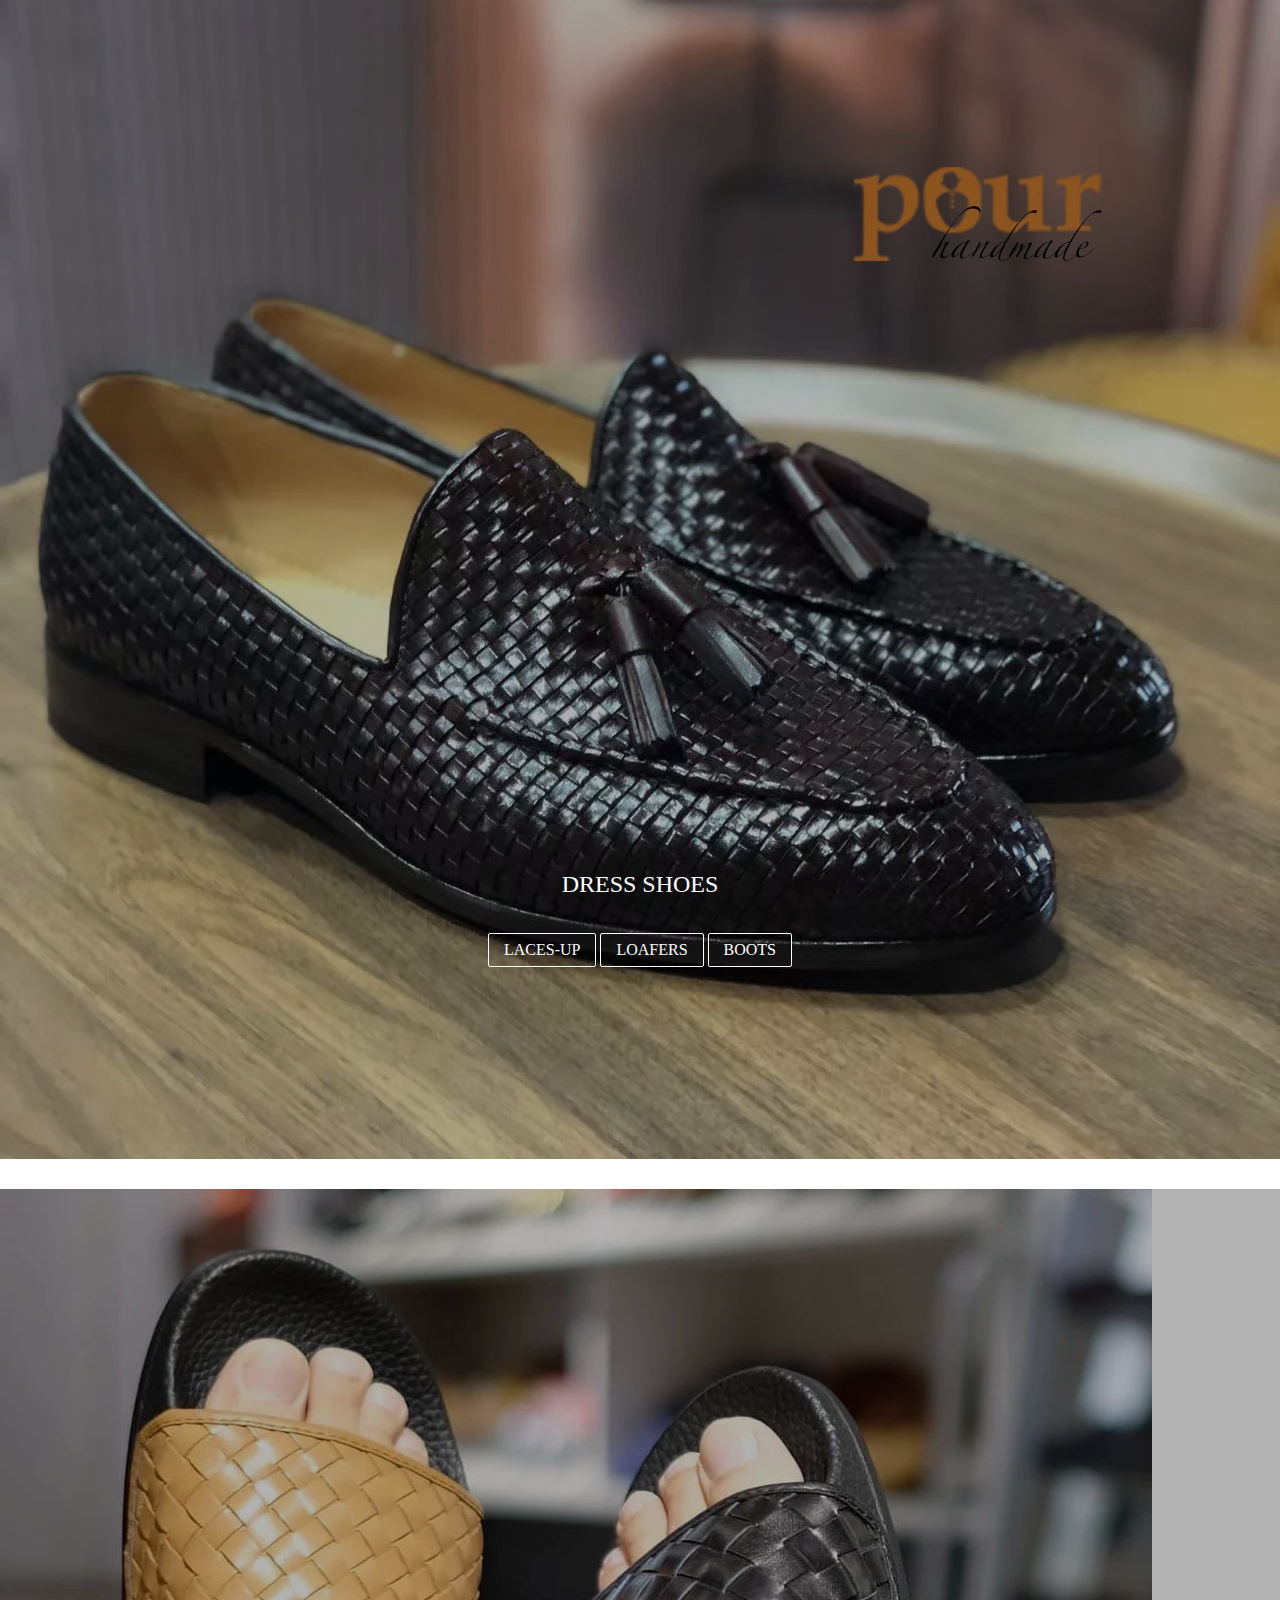
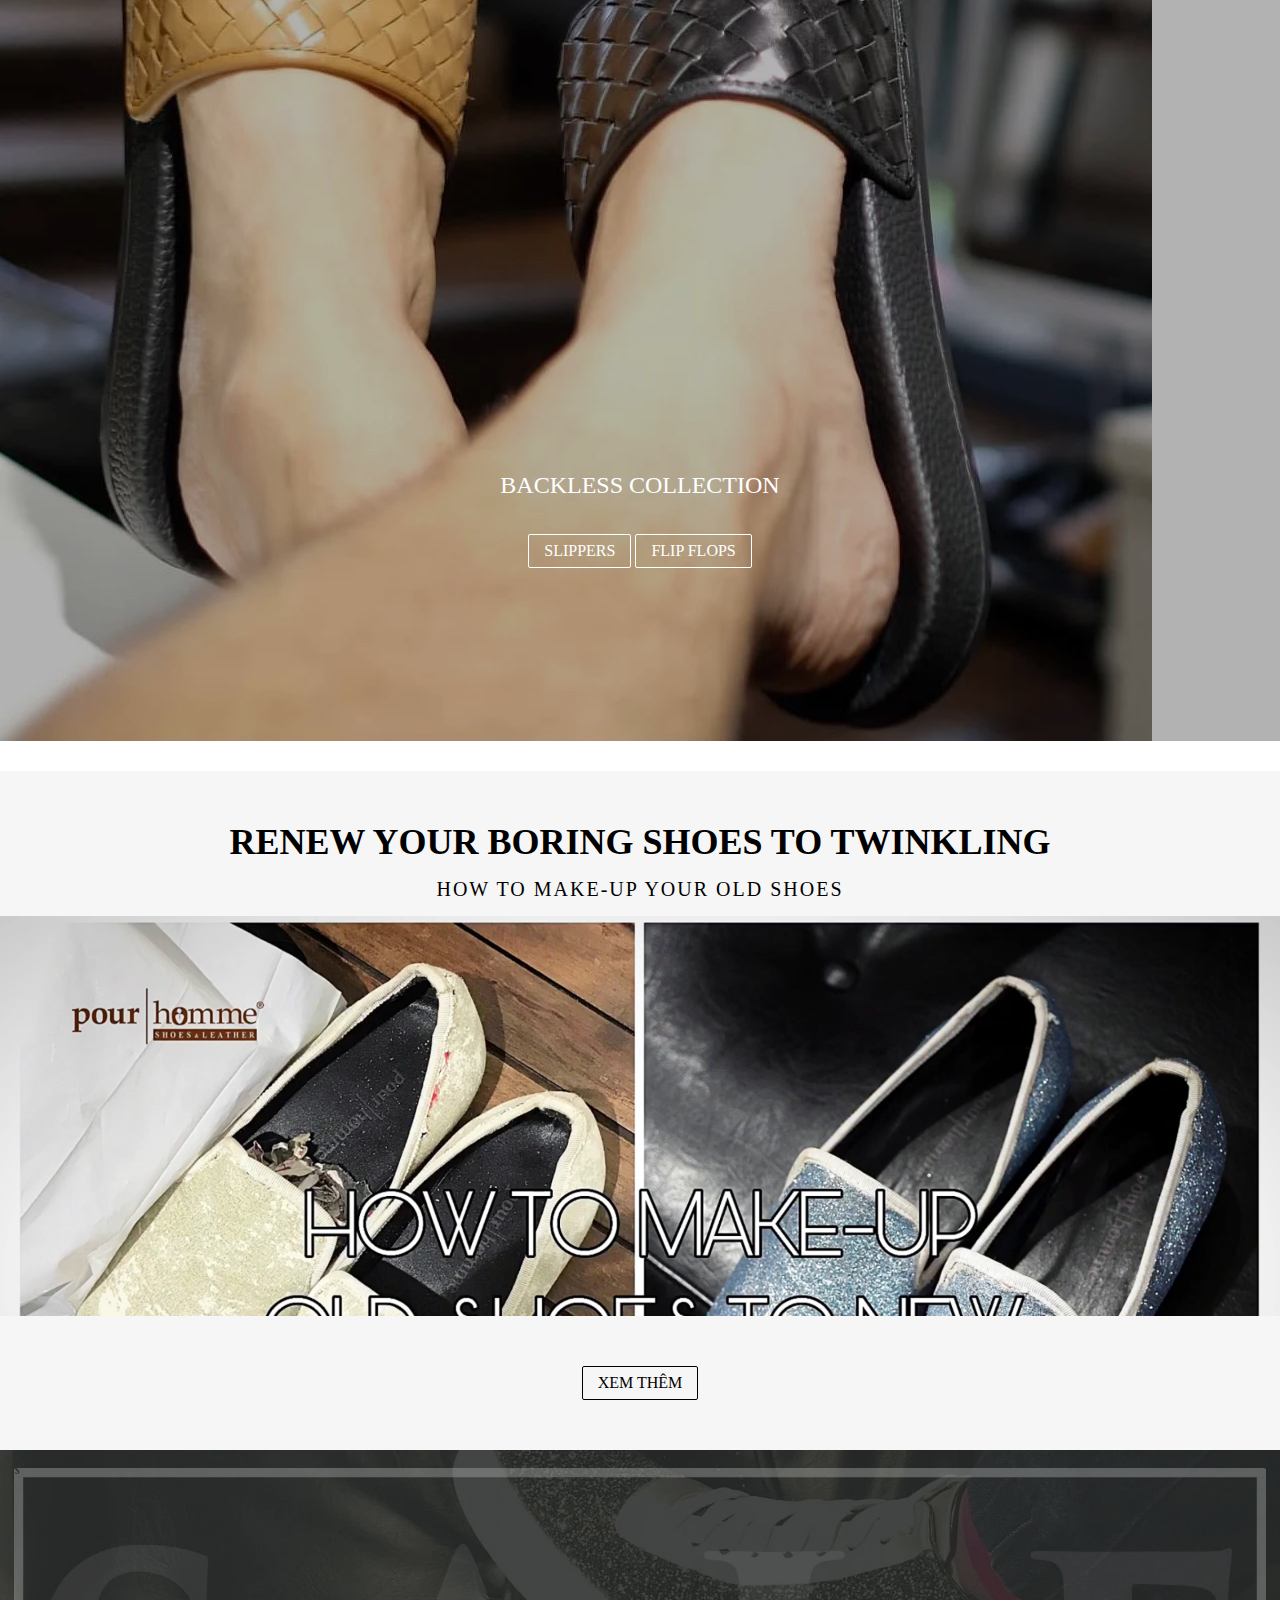
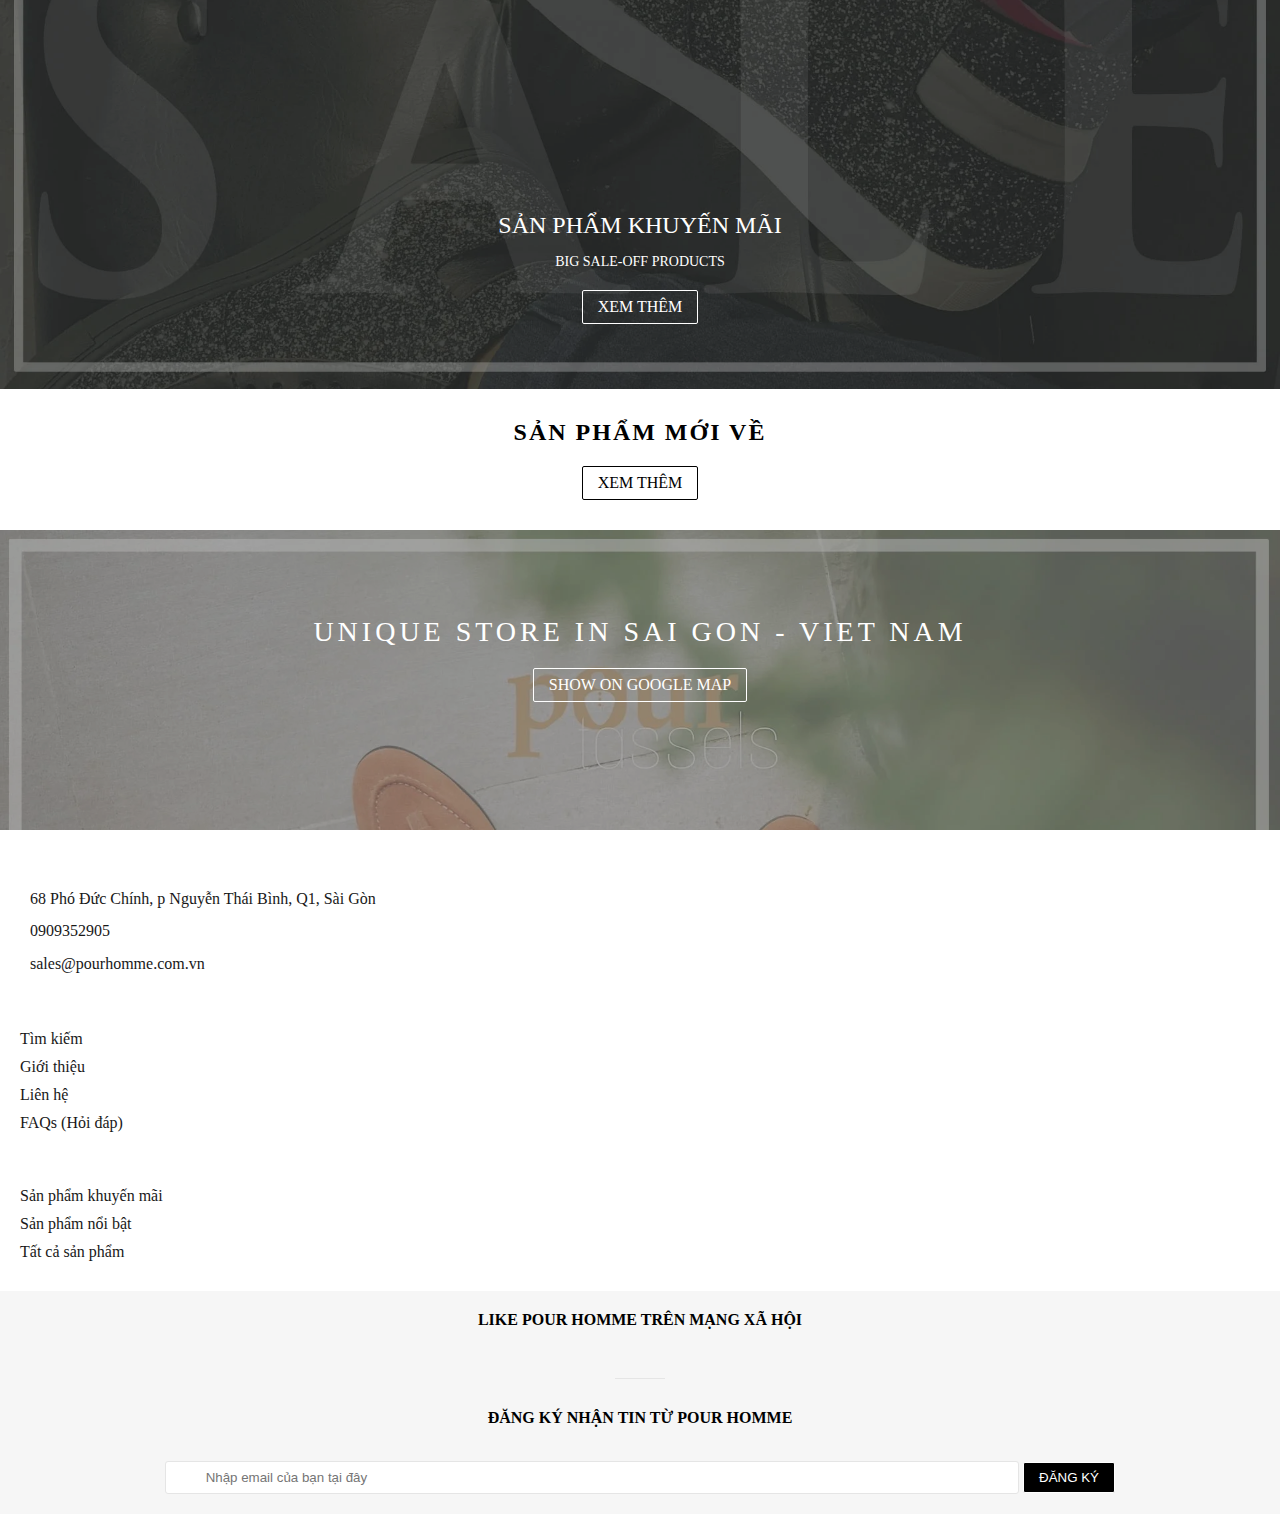
==== commit 2a658bd3: "resovle confict" ====
--- a/index.html
+++ b/index.html
@@ -17,7 +17,9 @@
     
 
     <!-- CSS -->
+    <link rel="stylesheet" href="./CSS/indexCSS.css">
     <link rel="stylesheet" href="./CSS/header.css">
+    <link rel="stylesheet" href="./CSS/footer.css">
 
     <!-- BOOSTRAP -->
     <link rel="stylesheet" href="./Framework/bootstrap-4.0.0-dist/css/bootstrap-grid.css">
--- a/CSS/indexCSS.css
+++ b/CSS/indexCSS.css
@@ -0,0 +1,475 @@
+*{
+    margin: 0;
+    padding: 0;
+    box-sizing: border-box;
+}
+html{
+    
+}
+
+
+.btn-more-white:hover{
+    background-color: #fff;
+    color: #000;
+    transition: all 0.4s ease-in-out;
+}
+.btn-more-black:hover{
+    background-color: #000;
+    color: #fff;
+    transition: all 0.4s ease-in-out;
+
+}
+#header{
+/* position: fixed; */
+  /* top: 0; */
+  left: 0;
+  width: 100%;
+  background-color: #fff;
+  transition: top 1s ease-in-out;
+  z-index: 999;
+}
+.fixed{
+    position: fixed;
+}
+.sticky{
+    top: 0;
+}
+.visible{
+    top: 0;
+}
+.header--hidden{
+    transform: translateY(-100%);
+}
+#header .header-top{
+    padding: 5px 20px;
+    background-color: #f6f6f6;
+}
+.header-top-navbar{
+    display: flex;
+    justify-content: space-between;
+    align-items: center;
+}
+.image{
+    max-width: 100%;
+    vertical-align: middle;
+}
+.small-image{
+     width: 20%;
+}
+.header-top-navbar-right{
+    width: 100%;
+}
+.header-top-navbar-right-list{
+    margin: 12px 0;
+    box-sizing: border-box;
+    float: left;
+    min-height: 1px;
+    padding-left: 30px;
+    vertical-align: top;
+    width: 100%;
+}
+.header-top-navbar-right-list .header-top-navbar-item{
+    display: inline-block;
+    padding: 0 4px;
+}
+.header-top-navbar-link{
+    display: block;
+    margin-right: 10px;
+    color: #000;
+    text-decoration: none;
+}
+
+.header-under-navbar{
+    background-color: #fff;
+    text-align: center;
+    box-shadow: 1px 1px 1px rgba(0, 0, 0, 0.2);
+} 
+
+.header-under-navbar .header-under-navbar-item{
+    padding: 10px 0px;
+    margin: 0px 10px;
+    display: inline-block;
+    font-family: 'Open Sans', sans-serif;
+    text-transform: uppercase;
+    position: relative;
+}
+.header-under-navbar .header-under-navbar-link{
+    color: #000;
+    text-decoration: none;
+    font-size: 14px;
+}
+.hover-underline-text{
+    text-decoration: none;
+    /* transition: all 0.2s ease-in-out; */
+}
+.hover-underline-text:hover{
+    text-decoration: underline;
+    color: #000;
+    /* animation: slide-in 400ms ease-in-out; */
+}
+
+.header-under-navbar-list .subnav-dropdown-menu{
+    position: absolute;
+    top:100%;
+    left: 0;
+    background-color: #fff;
+    list-style-type: none;
+    box-shadow: 0 0 10px rgba(0, 0, 0, 0.3);
+    min-width: 230px;
+    z-index: 1;
+    display: none;
+    -webkit-transition: all 0.3s ease-in-out;
+	transition: all 0.3s ease-in-out;
+}
+.subnav-dropdown-menu .subnav-item {
+    border-bottom: 1px solid #f1f1f1;
+    padding: 10px 15px;
+    text-align: left;
+}
+.subnav-dropdown-menu .subnav-item .subnav-item-link{
+    text-transform: capitalize;
+    color: #505060;
+    font-size: 14px;
+    font-weight: 500;
+    text-decoration: none !important;
+    
+}
+.header-under-navbar-list .header-under-navbar-item:hover .subnav-dropdown-menu{
+    display: block;
+    opacity: 1;
+	visibility: visible;
+	top: 100%;
+	-webkit-transition: 0.4s;
+	transition: 0.4s;
+    cursor: pointer;
+    animation-name: animationOfDropDownMenu;
+    animation-duration: 0.5s;
+}
+.subnav-dropdown-menu .subnav-item:hover{
+    background-color:#f8f8f8;
+    padding-left: 20px;
+    transition: 0.4s;
+    -webkit-transition: 0.4s;
+    color: #505060;
+}
+@keyframes animationOfDropDownMenu {
+    from{
+        transition: transform 0.6s, opacity 0.6s;
+        transform:translateY(195px) translateX(0%);
+        opacity: 0;
+    }to{
+        transform:translateY(0%);
+        opacity: 1;
+    }
+}
+
+
+
+/* SLIDER */
+#main-slider{
+    margin-bottom: 30px;
+    position: relative;
+}
+#main-slider .main-slider-link{
+    display: block; 
+}
+.collection-info{
+    position: absolute;
+    top: calc(50% - 75px);
+    right: 30px;
+    width: 40%;
+    text-align: right;
+}
+.clear-fix{
+    clear: both;
+    display: block;
+}
+.collection-title{
+    font-size: 36px;
+    color: #ffffff;
+    margin-bottom: 15px;
+    display: block;
+    text-decoration: none;
+}
+.collection-info .collect-description{
+    color: #fff;
+    line-height: 24px;
+}
+.btn-more-white{
+    display: inline-block !important;
+    padding: 7px 15px;
+    border: 1px solid;
+    color: #ffffff;
+    margin-top: 20px;
+    border-radius: 2px;
+    text-decoration: none;
+    text-transform: uppercase;
+}
+
+
+.homebanner1{
+    position: relative;
+    margin-bottom: 30px;
+}
+.home-collection-link{
+    display: block;
+}
+
+
+.collection-item{
+    position: relative;
+    margin-bottom: 30px;
+}
+.collection-img{
+    display: block;
+}
+.overlay{
+    position: absolute;
+    top: 0px;
+    left: 0px;
+    bottom: 0px;
+    right: 0px;
+    background: rgba(0, 0, 0, 0.3);
+}
+#home-collection-list .collection-item .collection-info {
+    bottom: 15%;
+    width: 100%;
+    right: 0px;
+    top: auto;
+    text-align: center;
+}
+#home-collection-list .collection-item .collection-info .collection-title {
+    display: block;
+    font-size: 24px;
+}
+
+
+
+
+
+#home-gallery{
+    background-color: #f6f6f6;
+    padding: 50px 0px;
+}
+.hg-info{
+    text-align: center;
+}
+.hg-info .hg-title{
+    font-size: 36px;
+    margin-bottom: 15px;
+    font-weight: bold;
+}
+.hg-info .hg-description{
+    font-size: 20px;
+    letter-spacing: 2px;
+    margin-bottom: 15px;
+}
+#home-gallery .hg-content{
+    background: url(../Image/home_gallery_bg.webp) no-repeat;
+    height: 400px;
+    /* background-attachment: fixed; */
+    background-position: top;
+    background-repeat: no-repeat;
+    background-size: cover;
+    position: relative;
+    display: flex;
+    align-items: center;
+    justify-content: center;
+}
+#home-gallery .hg-content .open-youtube{
+    font-size: 60px;
+    color: #fff;
+}
+#home-gallery .hg-more{
+    text-align: center;
+}
+#home-gallery .hg-more .hg-more-link{
+    display: block;
+    text-decoration: none;
+}
+#home-gallery .hg-more .btn-more-black{
+    display: inline-block!;
+    margin-top: 50px;
+}
+.btn-more-black{
+    display: inline-block !important;
+    padding: 7px 15px;
+    border: 1px solid #000;
+    color: #000;
+    margin-top: 20px;
+    border-radius: 2px;
+    text-decoration: none;
+}
+
+
+
+
+#homebanner2{
+    position: relative;
+    margin-bottom: 30px;
+}
+#homebanner2 .home-collection-wrapper .home-collection-link{
+    display: block;
+}
+#homebanner2 .collection-info{
+    right: 0px;
+    width: 100%;
+    top: auto;
+    bottom: 65px;
+    text-align: center;
+}
+#homebanner2 .collection-info .collection-title{
+    font-size: 24px;
+}
+#homebanner2 .collection-info .collection-description{
+    font-size: 14px;
+    color: #fff;
+}
+
+
+
+
+
+
+#home-new-arrival{
+    margin-bottom: 30px;
+}
+#home-new-arrival .section-title{
+    letter-spacing: 2px;
+    text-align: center;
+}
+#home-new-arrival .home-new-arrival-text{
+    text-align: center;
+}
+
+
+
+
+#home-map{
+    background: url(../Image/home_sm_img.webp) no-repeat;
+    height: 300px;
+    /* background-attachment: fixed; */
+    background-position: top;
+    background-repeat: no-repeat;
+    background-size: cover;
+    position: relative;
+    display: flex;
+    align-items: center;
+    justify-content: center;
+    
+}
+#home-map .shop-info{
+    text-align: center;
+    transform: translateY(100%);
+}
+#home-map .shop-info span{
+    display: block;
+    font-size: 28px;
+    letter-spacing: 4px;
+    color: #fff;
+    text-transform: uppercase;
+}
+
+
+
+
+
+.footer-left{
+    padding: 20px;
+}
+.footer-info{
+    margin-right: 20px;
+}
+.footer-logo{
+    display: block;
+    margin-bottom: 20px;
+}
+.footer-left .footer-info .image{
+    width: 80px;
+}
+footer .footer-main .footer-left .footer-info > div span, footer .footer-main .footer-left .footer-info > div a {
+    color: #181818;
+}
+.footer-info i{
+    margin-right: 10px;
+}
+.footer-info .footer-address,
+.footer-info .footer-hotline,
+.footer-info .footer-email
+{
+    margin-bottom: 10px;
+    line-height: 1.4;
+}
+.footer-main a{
+    text-decoration: none;
+}
+.footer-nav-list{
+    list-style-type: none;
+}
+.footer-nav-list .footer-nav-item{
+    margin-bottom: 10px;
+}
+.footer-nav-list .footer-nav-item .footer-nav-link{
+    color: #181818;
+}
+.footer-menu-pd
+{
+    padding-top: 45px;
+}
+.footer-right-info{
+    background-color: #f6f6f6;
+    padding: 20px;
+    text-align: center;
+}
+.footer-right-info .footer-social{
+    display: inline-block;
+    padding-bottom: 20px;
+    border-bottom: 1px solid #e5e5e5;
+    margin-bottom: 30px;
+}
+.footer-right-info .footer-title{
+    margin-bottom: 15px;
+}
+.footer-right-info .footer-social .list-social-network{
+    display: flex;
+    justify-content: center;
+    text-align: center;
+}
+.list-social-network .social-icon{
+    color: #181818;
+    font-size: 36px;
+    margin-right: 10px;
+}
+.footer-subscribe{
+    margin: 0 10px;
+}
+.footer-subscribe input{
+    border: 1px solid #e5e5e5;
+    max-width: 100%;
+    padding: 8px 10px;
+    border-radius: 3px;
+    width: 70%;
+}
+.input-group{
+    position: relative;
+    /* display: table; */
+    border-collapse: separate;
+}
+.input-group-btn{
+    background-color: #000;
+}
+.input-group-btn button{
+    /* padding: 0px 12px; */
+    color: #fff;
+}
+.footer-subscribe .input-group-btn .btn-more-white{
+    background-color: #000;
+    color: #fff;
+}
+.social-icon:hover{
+    opacity: 0.5;
+    transition: 0.4s;
+}
+
+
+
--- a/CSS/header.css
+++ b/CSS/header.css
@@ -57,7 +57,7 @@
      width: 20%;
 }
 .header-top-navbar-right{
-    width: 100%;
+    width: 100%;  
 }
 .header-top-navbar-right-list{
     margin: 12px 0;
--- a/CSS/footer.css
+++ b/CSS/footer.css
@@ -0,0 +1,124 @@
+.footer-left{
+    padding: 20px;
+}
+.footer-info{
+    margin-right: 20px;
+}
+.footer-logo{
+    display: block;
+    margin-bottom: 20px;
+}
+.footer-left .footer-info .image{
+    width: 80px;
+}
+footer .footer-main .footer-left .footer-info > div span, footer .footer-main .footer-left .footer-info > div a {
+    color: #181818;
+}
+.footer-info i{
+    margin-right: 10px;
+}
+.footer-info .footer-address,
+.footer-info .footer-hotline,
+.footer-info .footer-email
+{
+    margin-bottom: 10px;
+    line-height: 1.4;
+}
+.footer-main a{
+    text-decoration: none;
+}
+.footer-nav-list{
+    list-style-type: none;
+}
+.footer-nav-list .footer-nav-item{
+    margin-bottom: 10px;
+}
+.footer-nav-list .footer-nav-item .footer-nav-link{
+    color: #181818;
+}
+.footer-menu-pd
+{
+    padding-top: 45px;
+}
+.footer-right-info{
+    background-color: #f6f6f6;
+    padding: 20px;
+    text-align: center;
+}
+.footer-right-info .footer-social{
+    display: inline-block;
+    padding-bottom: 20px;
+    border-bottom: 1px solid #e5e5e5;
+    margin-bottom: 30px;
+}
+.footer-right-info .footer-title{
+    margin-bottom: 15px;
+}
+.footer-right-info .footer-social .list-social-network{
+    display: flex;
+    justify-content: center;
+    text-align: center;
+}
+.list-social-network .social-icon{
+    color: #181818;
+    font-size: 36px;
+    margin-right: 10px;
+}
+.footer-subscribe{
+    margin: 0 10px;
+}
+.footer-subscribe input{
+    border: 1px solid #e5e5e5;
+    max-width: 100%;
+    padding: 8px 10px;
+    border-radius: 3px;
+    width: 70%;
+}
+.input-group{
+    position: relative;
+    /* display: table; */
+    border-collapse: separate;
+}
+.input-group-btn{
+    background-color: #000;
+}
+.input-group-btn button{
+    /* padding: 0px 12px; */
+    color: #fff;
+}
+.footer-subscribe .input-group-btn .btn-more-white{
+    background-color: #000;
+    color: #fff;
+}
+.social-icon:hover{
+    opacity: 0.5;
+    transition: 0.4s;
+}
+.btn-more-white{
+    display: inline-block !important;
+    padding: 7px 15px;
+    border: 1px solid;
+    color: #ffffff;
+    margin-top: 20px;
+    border-radius: 2px;
+    text-decoration: none;
+    text-transform: uppercase;
+}
+.btn-more-black{
+    display: inline-block !important;
+    padding: 7px 15px;
+    border: 1px solid #000;
+    color: #000;
+    margin-top: 20px;
+    border-radius: 2px;
+    text-decoration: none;
+}
+.hover-underline-text{
+    text-decoration: none;
+    /* transition: all 0.2s ease-in-out; */
+}
+.hover-underline-text:hover{
+    text-decoration: underline;
+    color: #000;
+    /* animation: slide-in 400ms ease-in-out; */
+}